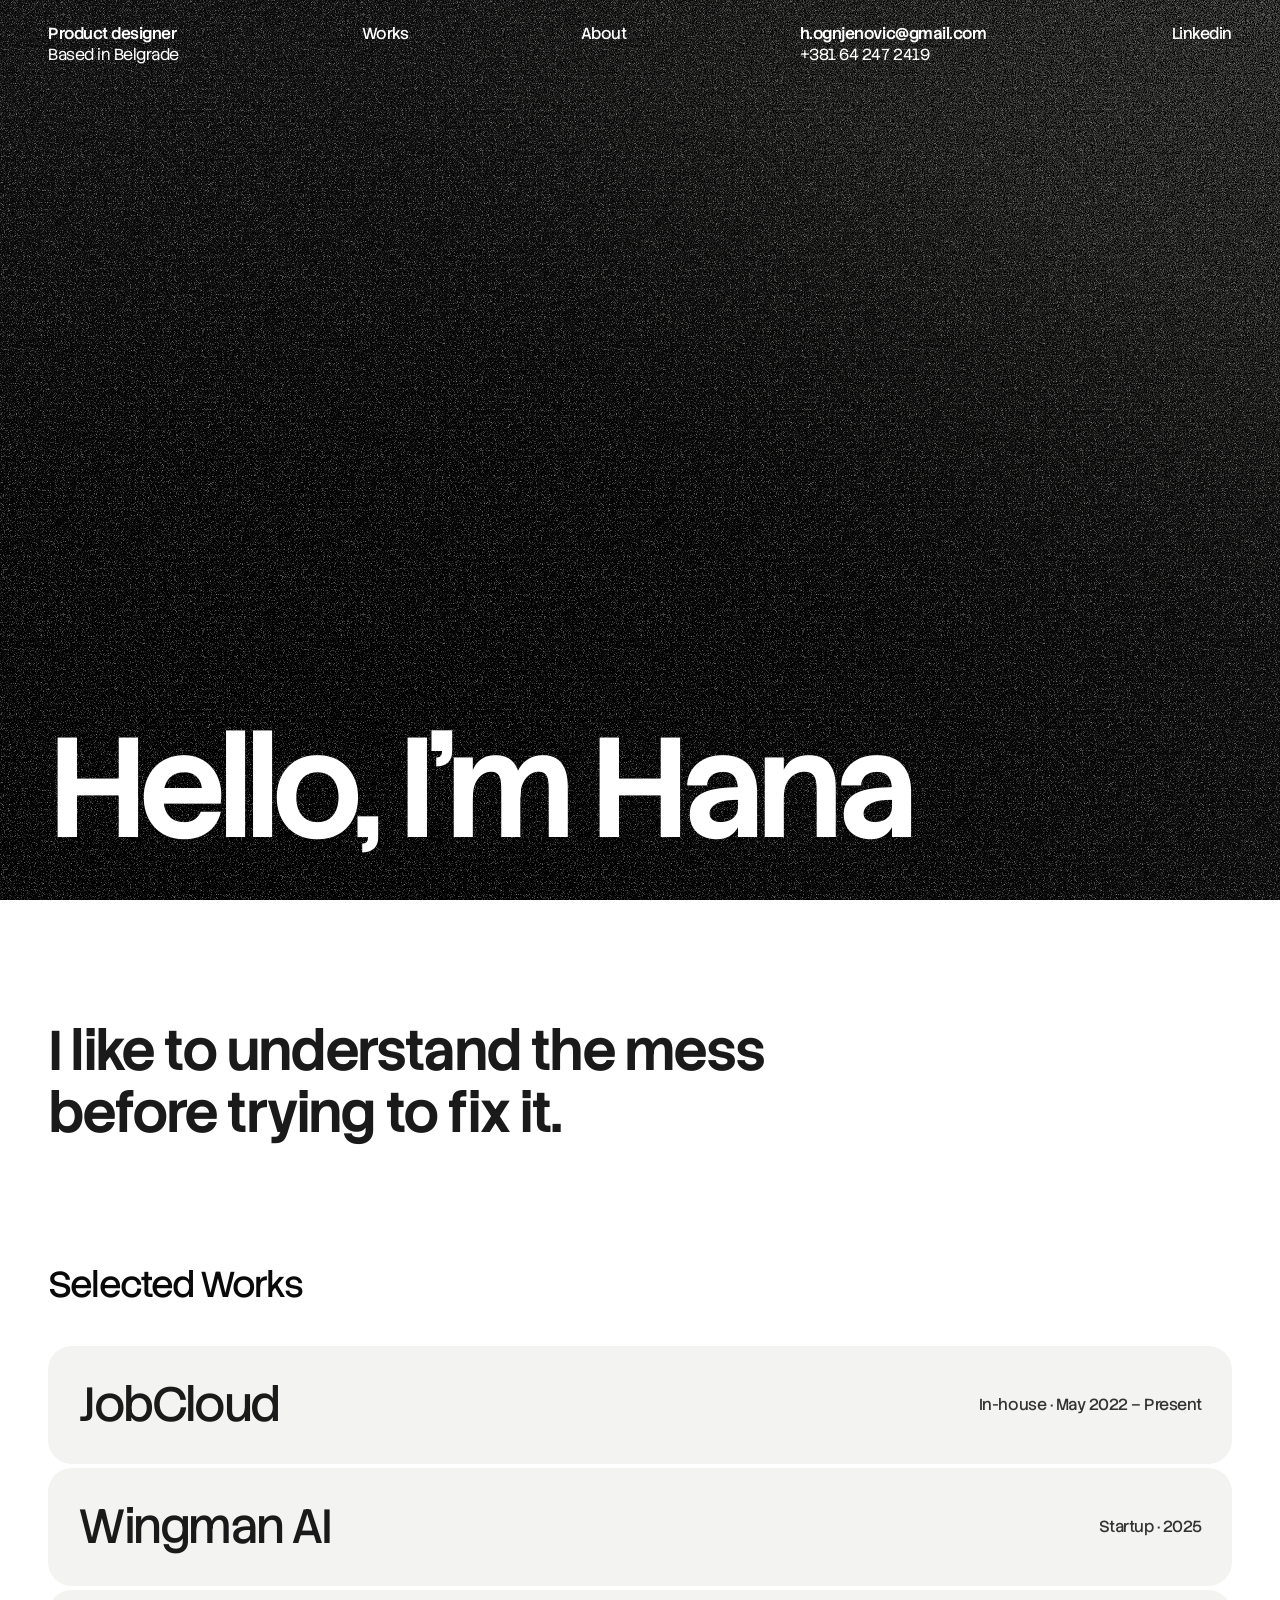
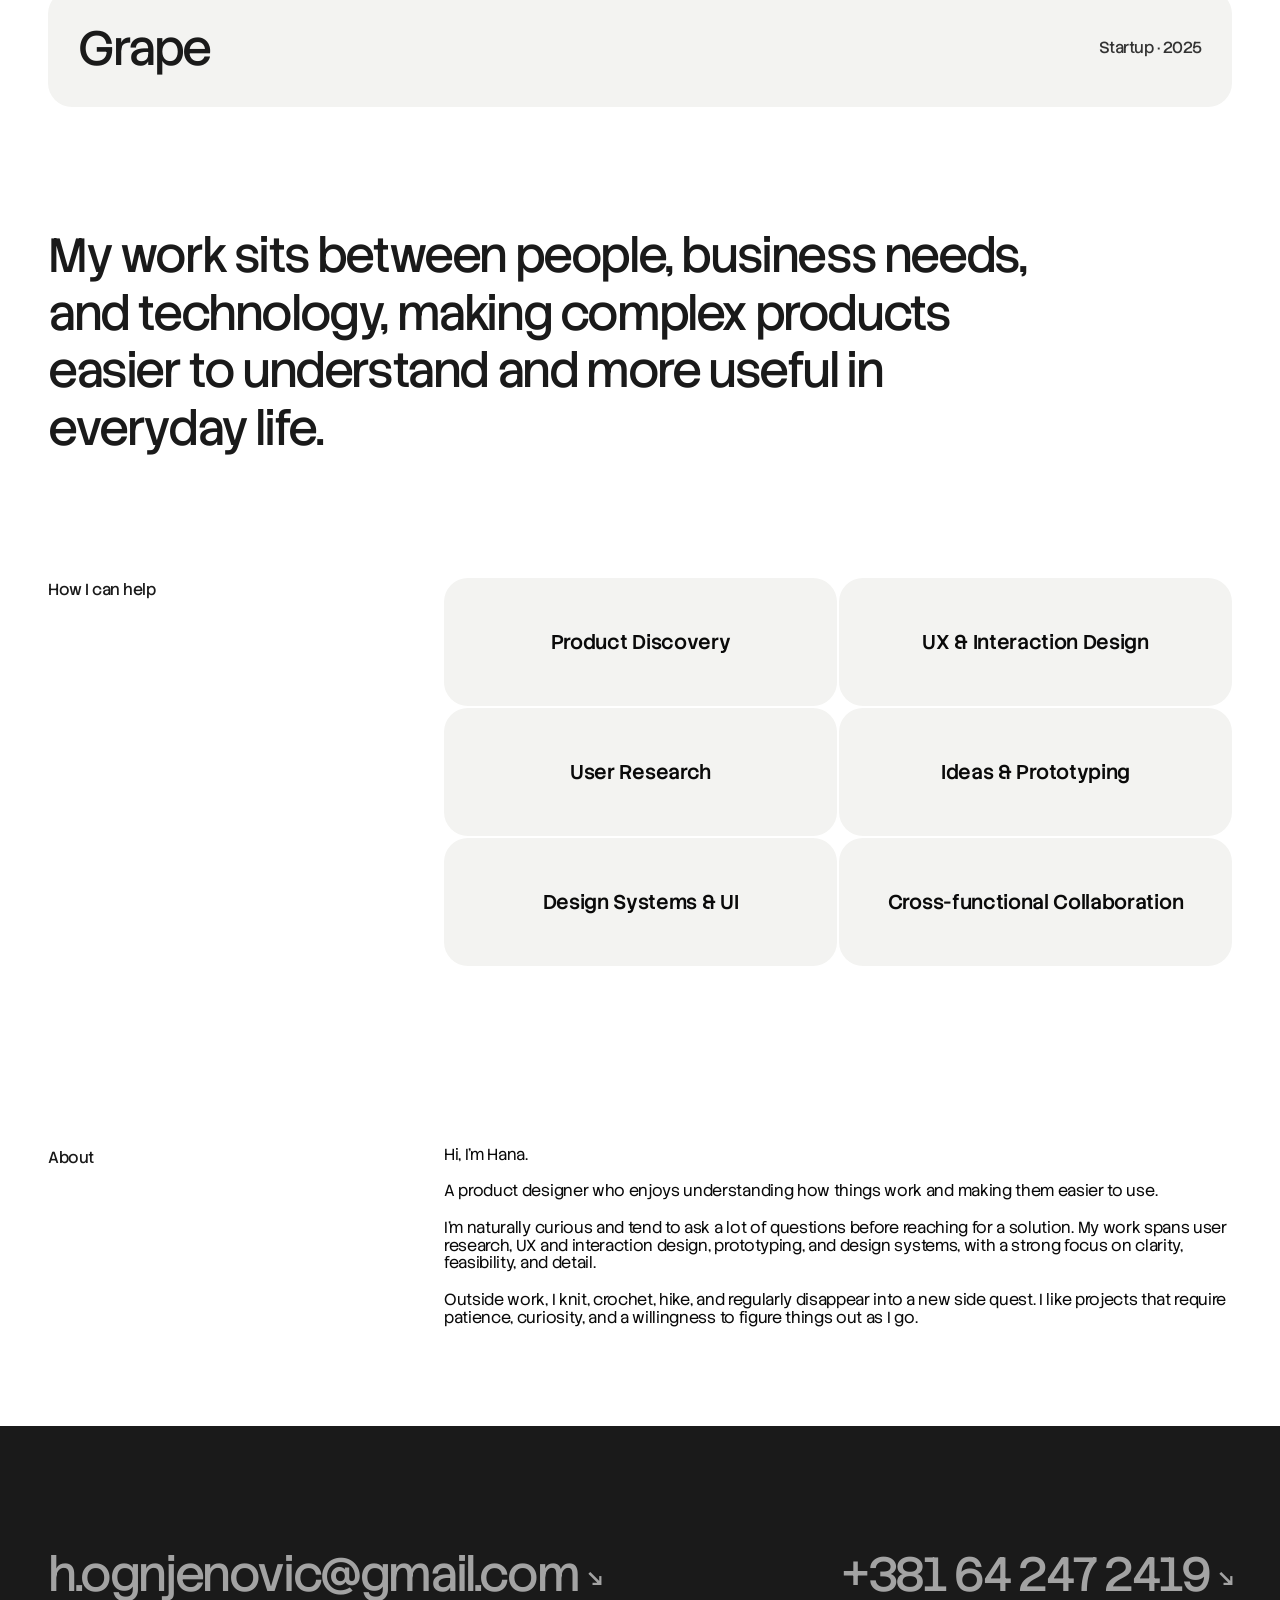
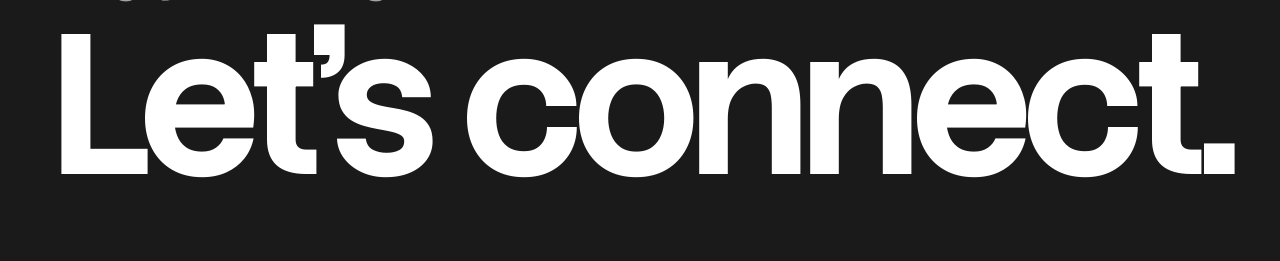
==== index.html @ cf4d8193 "Try a neutral theme for the homepage and 404 Colour themes override the accent variables from a clas" ====
<!doctype html>
<html lang="en">
<head>
  <meta charset="utf-8">
  <meta name="viewport" content="width=device-width, initial-scale=1">
  <title>Hana Ognjenovic — Portfolio</title>
  <meta name="description" content="Hana Ognjenovic is a product designer based in Belgrade, making complex products easier to understand and more useful in everyday life.">
  <link rel="preconnect" href="https://fonts.googleapis.com">
  <link rel="preconnect" href="https://fonts.gstatic.com" crossorigin>
  <link href="https://fonts.googleapis.com/css2?family=Stack+Sans+Text:wght@300;400;500;600;700&display=swap" rel="stylesheet">
  <link rel="stylesheet" href="css/styles.css">
</head>
<body class="theme-neutral">

  <!-- HERO -->
  <header class="hero" id="top">
    <!-- To use a photo: add style="background-image:url('assets/hero.jpg')" to .hero -->
    <div class="hero__bar">
      <p class="hero__role"><span class="hero__lead">Product designer</span><br>Based in Belgrade</p>
      <nav class="hero__nav" aria-label="Sections">
        <a href="#works">Works</a>
        <a href="#about">About</a>
      </nav>
      <p class="hero__contact">
        <a class="hero__lead" href="mailto:h.ognjenovic@gmail.com">h.ognjenovic@gmail.com</a><br>
        <a href="tel:+381642472419">+381 64 247 2419</a>
      </p>
      <a class="hero__social" href="https://www.linkedin.com/in/hanaognjenovic/" target="_blank" rel="noopener">Linkedin</a>
    </div>
    <h1 class="hero__name">Hello, I’m Hana</h1>
  </header>

  <main>

    <!-- TAGLINE -->
    <section class="statement">
      <p class="statement__text">I like to understand the mess before trying to fix it.</p>
    </section>

    <!-- SELECTED WORKS -->
    <section class="works" id="works">
      <h2 class="works__title">Selected Works</h2>
      <!-- Each row links to its case study page in projects/ -->
      <ul class="works__list">
        <li>
          <a class="work-row" href="projects/jobcloud.html">
            <span class="work-row__name">JobCloud</span>
            <span class="work-row__meta">In-house · May 2022 – Present</span>
          </a>
        </li>
        <li>
          <a class="work-row" href="projects/wingman-ai.html">
            <span class="work-row__name">Wingman AI</span>
            <span class="work-row__meta">Startup · 2025</span>
          </a>
        </li>
        <li>
          <a class="work-row" href="projects/grape.html">
            <span class="work-row__name">Grape</span>
            <span class="work-row__meta">Startup · 2025</span>
          </a>
        </li>
      </ul>
    </section>

    <!-- STATEMENT -->
    <section class="statement statement--soft">
      <p class="statement__text">My work sits between people, business needs, and technology, making complex products easier to understand and more useful in everyday life.</p>
    </section>

    <!-- HOW I CAN HELP -->
    <section class="block" id="services">
      <h2 class="block__label">How I can help</h2>
      <ul class="tiles">
        <li>Product Discovery</li>
        <li>UX &amp; Interaction Design</li>
        <li>User Research</li>
        <li>Ideas &amp; Prototyping</li>
        <li>Design Systems &amp; UI</li>
        <li>Cross-functional Collaboration</li>
      </ul>
    </section>

    <!-- ABOUT -->
    <section class="block" id="about">
      <h2 class="block__label">About</h2>
      <div class="about__text">
        <p>Hi, I’m Hana.</p>
        <p>A product designer who enjoys understanding how things work and making them easier to use.</p>
        <p>I’m naturally curious and tend to ask a lot of questions before reaching for a solution. My work spans user research, UX and interaction design, prototyping, and design systems, with a strong focus on clarity, feasibility, and detail.</p>
        <p>Outside work, I knit, crochet, hike, and regularly disappear into a new side quest. I like projects that require patience, curiosity, and a willingness to figure things out as I go.</p>
      </div>
    </section>

  </main>

  <!-- FOOTER -->
  <footer class="footer" id="contact">
    <div class="footer__contact">
      <a href="mailto:h.ognjenovic@gmail.com">h.ognjenovic@gmail.com <span class="arrow" aria-hidden="true">↘</span></a>
      <a href="tel:+381642472419">+381 64 247 2419 <span class="arrow" aria-hidden="true">↘</span></a>
    </div>
    <p class="footer__name"><span data-fit>Let’s connect.</span></p>
  </footer>

  <script src="js/main.js"></script>
</body>
</html>
---- css/styles.css ----
/* ==========================================================================
   Design tokens
   Measured from the reference site at 1440px (desktop) and 347px (phone).
   Change values here first; everything below reads from them.
   See styleguide.html for a visual overview.
   ========================================================================== */
:root {
  /* Colour */
  --color-primary: #000bab;
  --color-primary-bright: #1b1fd2;
  --color-primary-deep: #000550;
  --hero-core: #000224;
  --hero-grain: url("data:image/svg+xml,%3Csvg xmlns='http://www.w3.org/2000/svg' width='300' height='300'%3E%3Cfilter id='d'%3E%3CfeTurbulence type='fractalNoise' baseFrequency='0.9' numOctaves='3' seed='4' stitchTiles='stitch'/%3E%3CfeColorMatrix values='0 0 0 0 0.02  0 0 0 0 0.02  0 0 0 0 0.16  3.4 0 0 0 -1.32'/%3E%3C/filter%3E%3Cfilter id='l'%3E%3CfeTurbulence type='fractalNoise' baseFrequency='1.15' numOctaves='2' seed='9' stitchTiles='stitch'/%3E%3CfeColorMatrix values='0 0 0 0 0.3  0 0 0 0 0.36  0 0 0 0 0.95  0 2.4 0 0 -1.2'/%3E%3C/filter%3E%3Crect width='100%25' height='100%25' filter='url(%23d)'/%3E%3Crect width='100%25' height='100%25' filter='url(%23l)'/%3E%3C/svg%3E");
  --color-primary-tint: #f5f5ff;
  --color-ink: #0a0a0a;
  --color-ink-soft: #333333;
  --color-ink-faint: #6b6b6b;
  --color-muted: #b8b8b8;
  --color-line: #ebebeb;
  --color-bg: #ffffff;
  --color-on-primary: #ffffff;
  --color-on-primary-soft: #ededed;
  --color-on-primary-dim: rgba(255, 255, 255, 0.6);

  /* Typeface */
  --font-sans: "Stack Sans Text", "Helvetica Neue", Helvetica, Arial, sans-serif;
  --weight-light: 300;
  --weight-regular: 400;
  --weight-medium: 500;
  --weight-semibold: 600;
  --weight-bold: 700;

  /* Type scale: desktop values; tablet and phone values are set below the tokens */
  --text-case-title: 120px;
  --text-h1: 56px;
  --text-h2: 48px;
  --text-h3: 36px;
  --text-tile: 20px;
  --text-body: 16px;
  --text-label: 16px;

  --leading-display: 1.12;
  --leading-h1: 1.1;
  --leading-heading: 1.2;
  --leading-tile: 1.6;
  --leading-body: 1.1;
  --leading-label: 1.5;

  --tracking-display: -0.07em;
  --tracking-heading: -0.05em;
  --tracking-label: -0.03em;
  --tracking-body: -0.02em;

  /* Spacing scale (named by pixel value) */
  --space-2: 2px;
  --space-4: 4px;
  --space-10: 10px;
  --space-12: 12px;
  --space-16: 16px;
  --space-20: 20px;
  --space-24: 24px;
  --space-30: 30px;
  --space-40: 40px;
  --space-48: 48px;
  --space-64: 64px;
  --space-100: 100px;
  --space-120: 120px;
  --space-200: 200px;

  /* Layout */
  --gutter: 48px;
  --section-gap: 120px;
  --block-gap: 180px;
  --tile-height: 128px;
  --case-top: 220px;
  --card-gap: var(--space-4);
  --tile-gap: var(--space-2);

  /* Shape */
  --radius-lg: 24px;
  --radius-sm: 10px;
}

/* ---------- Colour themes ----------
   Each theme overrides the accent colours. Add a class to <body> to apply one. */
.theme-neutral .footer { background: #1a1a1a; }

.theme-neutral {
  --color-primary: #1a1a1a;
  --color-primary-bright: #3d3d3b;
  --color-primary-deep: #050505;
  --color-primary-tint: #f3f3f1;
  --hero-core: #000000;
  --hero-grain: url("data:image/svg+xml,%3Csvg xmlns='http://www.w3.org/2000/svg' width='300' height='300'%3E%3Cfilter id='d'%3E%3CfeTurbulence type='fractalNoise' baseFrequency='0.9' numOctaves='3' seed='4' stitchTiles='stitch'/%3E%3CfeColorMatrix values='0 0 0 0 0  0 0 0 0 0  0 0 0 0 0  3.4 0 0 0 -1.32'/%3E%3C/filter%3E%3Cfilter id='l'%3E%3CfeTurbulence type='fractalNoise' baseFrequency='1.15' numOctaves='2' seed='9' stitchTiles='stitch'/%3E%3CfeColorMatrix values='0 0 0 0 0.5  0 0 0 0 0.5  0 0 0 0 0.48  0 1.9 0 0 -1.02'/%3E%3C/filter%3E%3Crect width='100%25' height='100%25' filter='url(%23d)'/%3E%3Crect width='100%25' height='100%25' filter='url(%23l)'/%3E%3C/svg%3E");
}

/* Breakpoints: phone up to 809px, tablet 810-1199px, desktop from 1200px */
@media (max-width: 1199px) {
  :root {
    --text-case-title: 80px;
    --case-top: 200px;
    --text-h1: 36px;
    --text-h2: 36px;
    --text-h3: 32px;
    --text-tile: 18px;
    --block-gap: 120px;
    --tile-height: 104px;
  }
}

@media (max-width: 809px) {
  :root {
    --gutter: 16px;
    --text-case-title: 48px;
    --case-top: 180px;
    --text-h1: 30px;
    --text-h2: 30px;
    --text-h3: 24px;
    --text-tile: 14px;
    --section-gap: 64px;
    --block-gap: 64px;
    --tile-height: 86px;
  }
}

/* ---------- Base ---------- */
*, *::before, *::after { box-sizing: border-box; }

html { scroll-behavior: smooth; }

body {
  margin: 0;
  background: var(--color-bg);
  color: var(--color-ink);
  font-family: var(--font-sans);
  font-size: var(--text-body);
  font-weight: var(--weight-light);
  line-height: var(--leading-body);
  letter-spacing: var(--tracking-body);
  -webkit-font-smoothing: antialiased;
}

h1, h2, p, ul, dl { margin: 0; }
ul { padding: 0; list-style: none; }
a { color: inherit; text-decoration: none; }
img { display: block; max-width: 100%; }
button { font: inherit; letter-spacing: inherit; color: inherit; background: none; border: 0; padding: 0; cursor: pointer; }

:focus-visible { outline: 2px solid currentColor; outline-offset: 3px; }

@media (prefers-reduced-motion: reduce) {
  html { scroll-behavior: auto; }
  * { transition: none !important; }
}

/* ---------- Hero ---------- */
.hero {
  position: relative;
  /* Exactly one screen tall. svh is the visible height with the browser's bars showing,
     which is what a phone displays when the page first loads. */
  height: 100vh;
  height: 100svh;
  min-height: min-content; /* safety net: grow rather than clip on extremely short screens */
  display: flex;
  flex-direction: column;
  justify-content: space-between;
  gap: clamp(16px, 5vh, 48px);
  padding: var(--space-24) var(--gutter) var(--space-48);
  color: var(--color-on-primary);
  overflow: hidden;
  background-color: var(--color-primary);
  /* Heavy grain on top; underneath, the deep shade sits behind the headline (bottom left)
     and fades through the primary colour to the bright shade at the far corner */
  background-image:
    var(--hero-grain),
    radial-gradient(95% 90% at 26% 96%, var(--hero-core) 0%, var(--color-primary-deep) 28%, color-mix(in srgb, var(--color-primary-deep) 80%, transparent) 52%, transparent 100%),
    radial-gradient(70% 70% at 100% 0%, var(--color-primary-bright) 0%, transparent 100%);
  background-size: 300px 300px, cover, cover;
  background-position: 0 0, center, center;
}

.hero__bar {
  display: grid;
  grid-template-columns: 26.5% 18.5% 18.5% 1fr auto;
  align-items: start;
  font-size: clamp(16px, 1.25vw, 18px);
  font-weight: var(--weight-regular);
  line-height: 1.3;
  letter-spacing: var(--tracking-label);
}

.hero__role, .hero__contact { font-weight: var(--weight-light); }
.hero__lead { font-weight: var(--weight-medium); }
.hero__nav { display: contents; }
.hero__bar a:hover { opacity: 0.65; }

.hero__name {
  /* Sized by width, but capped by height so it still fits on short, wide screens */
  font-size: min(11.1vw, 30vh);
  font-size: min(11.1vw, 30svh);
  font-weight: var(--weight-semibold);
  line-height: 0.9;
  letter-spacing: var(--tracking-display);
}

/* Tablet: same five items in one row, pulled closer together */
@media (max-width: 1199px) {
  .hero__bar { grid-template-columns: 27.3% 15.1% 14.8% 1fr auto; font-size: 16px; }
  .hero__name { font-size: min(10.4vw, 30vh); font-size: min(10.4vw, 30svh); }
}

/* Phone: role on the left, Works / About stacked on the right; contact and Linkedin move to the footer */
@media (max-width: 809px) {
  .hero__bar { grid-template-columns: 1fr auto; font-size: 18px; line-height: 1.45; }
  .hero__contact, .hero__social { display: none; }
  .hero__nav { display: flex; flex-direction: column; align-items: flex-end; }
  .hero__name { font-size: min(14.8vw, 30vh); font-size: min(14.8vw, 30svh); }
}

/* ---------- 404 page ---------- */
/* Same one-screen section and top bar as the hero, on flat blue */
.hero--plain { background: var(--color-primary); }

.notfound {
  display: flex;
  flex-direction: column;
  align-items: center;
  text-align: center;
}

.notfound__code {
  /* Sized by width; the second value shrinks it only when the screen is too short
     to fit the bar, the number and the text below it */
  font-size: max(40px, min(35vw, (100vh - 330px) / 0.8));
  font-size: max(40px, min(35vw, (100svh - 330px) / 0.8));
  font-weight: var(--weight-medium);
  line-height: 0.8;
  letter-spacing: var(--tracking-display);
}

.notfound__text {
  margin-top: var(--space-48);
  color: var(--color-on-primary-dim);
  font-size: clamp(16px, 1.25vw, 18px);
  line-height: 1.4;
}

.notfound__home {
  margin-top: var(--space-64);
  font-size: clamp(16px, 1.25vw, 18px);
  font-weight: var(--weight-regular);
  letter-spacing: var(--tracking-label);
}

.notfound__home:hover { opacity: 0.65; }

@media (max-width: 1199px) {
  .notfound__code { font-size: max(40px, min(36.4vw, (100vh - 330px) / 0.8)); font-size: max(40px, min(36.4vw, (100svh - 330px) / 0.8)); }
}

/* Phone: the block sits in the middle of the screen instead of at the bottom */
@media (max-width: 809px) {
  .hero--plain { justify-content: flex-start; }
  .notfound { margin: auto 0; padding-bottom: var(--space-40); }
  .notfound__code { font-size: max(40px, min(39.4vw, (100vh - 320px) / 0.8)); font-size: max(40px, min(39.4vw, (100svh - 320px) / 0.8)); }
  .notfound__text { margin-top: var(--space-24); }
  .notfound__home { margin-top: var(--space-30); }
}

/* ---------- Large statements ---------- */
.statement { padding: var(--section-gap) var(--gutter) 0; }

.statement__text {
  max-width: 15em;
  color: var(--color-primary);
  font-size: var(--text-h1);
  font-weight: var(--weight-semibold);
  line-height: var(--leading-h1);
  letter-spacing: var(--tracking-heading);
}

/* The second statement on the page is the lighter H2 style */
.statement--soft .statement__text {
  max-width: 21em;
  font-size: var(--text-h2);
  font-weight: var(--weight-regular);
  line-height: var(--leading-heading);
}

/* ---------- Selected works ---------- */
.works { padding: var(--section-gap) var(--gutter) 0; }

.works__title {
  margin-bottom: var(--space-40);
  font-size: var(--text-h3);
  font-weight: var(--weight-regular);
  line-height: var(--leading-heading);
  letter-spacing: var(--tracking-heading);
}

.works__list { display: grid; gap: var(--card-gap); }

.work-row {
  display: flex;
  flex-wrap: wrap;
  align-items: center;
  justify-content: space-between;
  gap: var(--space-4) var(--space-24);
  padding: var(--space-30);
  border-radius: var(--radius-lg);
  background: var(--color-primary-tint);
  color: var(--color-primary);
  transition: background-color 0.2s ease, color 0.2s ease;
}

.work-row__name {
  font-size: var(--text-h2);
  font-weight: var(--weight-regular);
  line-height: var(--leading-heading);
  letter-spacing: var(--tracking-heading);
}

.work-row__meta {
  color: var(--color-ink-soft);
  font-weight: var(--weight-regular);
  line-height: var(--leading-label);
  letter-spacing: var(--tracking-label);
  transition: color 0.2s ease;
}

.work-row:hover, .work-row:focus-visible { background: var(--color-primary); color: var(--color-on-primary); }
.work-row:hover .work-row__meta, .work-row:focus-visible .work-row__meta { color: var(--color-on-primary); }

/* ---------- Label + content blocks (services, expertise, clients, recognition, about) ---------- */
.block {
  display: grid;
  grid-template-columns: 1fr 2fr;
  gap: var(--space-24) var(--tile-gap);
  padding: var(--section-gap) var(--gutter) 0;
}

.block + .block { padding-top: var(--block-gap); }

.block__label {
  color: var(--color-primary);
  font-size: var(--text-label);
  font-weight: var(--weight-regular);
  line-height: var(--leading-label);
  letter-spacing: var(--tracking-label);
}

.tiles {
  display: grid;
  grid-template-columns: repeat(2, 1fr);
  gap: var(--tile-gap);
}

.tiles li {
  display: grid;
  place-items: center;
  min-height: var(--tile-height);
  padding: var(--space-16);
  border-radius: var(--radius-lg);
  background: var(--color-primary-tint);
  color: var(--color-ink);
  font-size: var(--text-tile);
  font-weight: var(--weight-medium);
  line-height: var(--leading-tile);
  text-align: center;
}

.tiles--solid li {
  background: var(--color-primary);
  color: var(--color-on-primary);
}

.tiles--solid img { max-height: 28px; }

.records li {
  display: grid;
  grid-template-columns: 1fr 1fr auto;
  gap: var(--space-16);
  padding: var(--space-24) 0;
  border-bottom: 1px solid var(--color-line);
  color: var(--color-ink-soft);
}

.records li:first-child { padding-top: 0; }

.records__name {
  color: var(--color-ink);
  font-weight: var(--weight-regular);
  letter-spacing: var(--tracking-label);
}

.about__text p + p { margin-top: 1.2em; }

.portrait { padding: var(--section-gap) var(--gutter) 0; }

.portrait img, .portrait__ph {
  width: 100%;
  border-radius: var(--radius-lg);
}

.portrait img { aspect-ratio: 1344 / 982; object-fit: cover; }
.portrait__ph { aspect-ratio: 1344 / 982; }

/* ---------- Footer ---------- */
.footer {
  margin-top: var(--space-100);
  padding: var(--section-gap) var(--gutter) clamp(32px, 4.5vw, 64px);
  background: var(--color-primary-bright);
  color: var(--color-on-primary);
  overflow: hidden;
}

/* No gap when the footer follows a full-screen section */
.hero + .footer { margin-top: 0; }

.footer__contact {
  display: flex;
  flex-wrap: wrap;
  justify-content: space-between;
  gap: 0 var(--space-30);
  color: var(--color-on-primary-dim);
  font-size: var(--text-h2);
  font-weight: var(--weight-regular);
  line-height: var(--leading-heading);
  letter-spacing: var(--tracking-heading);
}

.footer__contact a { transition: color 0.2s ease; }
.footer__contact a:hover { color: var(--color-on-primary); }
.footer__contact .arrow { font-size: 0.5em; vertical-align: middle; }

/* js/main.js scales this line to the full width of the footer */
.footer__name {
  font-size: 11vw;
  font-weight: var(--weight-bold);
  line-height: 1;
  letter-spacing: var(--tracking-display);
  white-space: nowrap;
}

.footer__name span { display: inline-block; }

/* Tablet and phone: email and phone stack on the left */
@media (max-width: 1199px) {
  .footer__contact { flex-direction: column; }
}

/* ---------- Simple top bar (style guide) ---------- */
.topbar {
  display: flex;
  justify-content: space-between;
  gap: var(--space-16);
  padding: var(--space-24) var(--gutter);
  font-weight: var(--weight-regular);
  line-height: var(--leading-label);
  letter-spacing: var(--tracking-label);
}

.topbar a:hover { color: var(--color-primary); }

/* ---------- Case study page ---------- */
.case { position: relative; background: var(--color-bg); color: var(--color-ink); }

.case__bar {
  position: absolute;
  inset: 0 0 auto 0;
  padding: var(--space-24) var(--gutter) 0;
  color: var(--color-on-primary);
}

.case__bar .hero__role { display: block; }

.case__main { padding: 0 var(--gutter); }

/* Blue band behind the top bar and the whole title card; the page below is white for reading */
.case__top {
  margin: 0 calc(-1 * var(--gutter)) var(--space-48);
  padding: var(--case-top) var(--gutter) var(--space-48);
  background: var(--color-primary);
}

/* White card: title, project facts, intro */
.case__card {
  padding: var(--space-48);
  border-radius: var(--radius-lg);
  background: var(--color-bg);
  color: var(--color-ink);
}

.case__title {
  color: var(--color-primary);
  font-size: var(--text-case-title);
  font-weight: var(--weight-medium);
  line-height: 0.9;
  letter-spacing: var(--tracking-heading);
}

.case__facts {
  display: grid;
  grid-template-columns: 38.2% 25.8% 21.5% 1fr;
  gap: var(--space-48) var(--space-16);
  margin-top: var(--space-64);
}

.case__facts dt { color: var(--color-ink-faint); line-height: 2; }
.case__facts dd { margin: var(--space-4) 0 0; }

.case__intro {
  max-width: 600px;
  margin-top: var(--space-64);
  color: var(--color-ink-soft);
  line-height: 1.3;
}

/* Visuals. Swap a placeholder for <img src="../assets/<project>/file.jpg" alt="..."> */
.case__media {
  margin: 0;
  border-radius: var(--radius-lg);
  overflow: hidden;
  aspect-ratio: 1344 / 1245;
}

.case__media img { width: 100%; height: 100%; object-fit: cover; }

.case__ph {
  display: grid;
  place-items: center;
  width: 100%;
  height: 100%;
  background: var(--color-primary-tint);
  color: var(--color-ink-faint);
  font-weight: var(--weight-regular);
  letter-spacing: var(--tracking-label);
}

/* Text sections */
.case__body {
  display: grid;
  gap: var(--space-40);
  max-width: 660px;
  padding: var(--section-gap) 0;
}

.case__body h2 {
  color: var(--color-primary);
  font-size: var(--text-label);
  font-weight: var(--weight-regular);
  line-height: var(--leading-label);
  letter-spacing: var(--tracking-label);
}

.case__body p { margin-top: var(--space-20); color: var(--color-ink-soft); line-height: 1.4; }
.case__body p + p { margin-top: 1em; }

.case__gallery {
  display: grid;
  grid-template-columns: repeat(2, 1fr);
  gap: var(--tile-gap);
}

.case__gallery .case__media { margin: 0; aspect-ratio: 1; }
.case__gallery .case__media--wide { grid-column: 1 / -1; aspect-ratio: 1344 / 845; }

.case__next {
  display: flex;
  justify-content: flex-end;
  padding: var(--space-48) 0 var(--space-64);
}

.case__next a { color: var(--color-primary); font-weight: var(--weight-regular); }
.case__next a:hover { opacity: 0.65; }
.case .footer { margin-top: 0; }

@media (max-width: 1199px) {
  .case__facts { grid-template-columns: repeat(2, 1fr); }
}

@media (max-width: 809px) {
  .case__card { padding: var(--space-48) var(--space-16); }
  .case__facts > :first-child, .case__facts > :last-child { grid-column: 1 / -1; }
  .case__media { aspect-ratio: 358 / 299; }
  .case__body { padding: var(--space-64) 0; }
  .case__gallery { grid-template-columns: 1fr; }
  .case__gallery .case__media--wide { aspect-ratio: 358 / 205; }
}

/* ---------- Long-form case study blocks ---------- */
.case__eyebrow {
  margin-bottom: var(--space-24);
  color: var(--color-ink-faint);
  font-weight: var(--weight-regular);
  letter-spacing: var(--tracking-label);
}

/* A sentence-length title, smaller than a one-word project name */
.case__title--long { max-width: 15em; font-size: 72px; line-height: 1; }

.case__facts--six { grid-template-columns: repeat(3, 1fr); }
.case__facts--six dd { max-width: 22em; line-height: 1.3; }

.case__intro--lead { max-width: 760px; color: var(--color-ink); font-size: 20px; }

.case__section { display: grid; gap: var(--space-48); padding-top: var(--section-gap); }
.case__section--sub { padding-top: var(--space-64); }

.case__text { max-width: 660px; }

.case__text h2 {
  margin-bottom: var(--space-24);
  color: var(--color-primary);
  font-size: var(--text-h3);
  font-weight: var(--weight-regular);
  line-height: var(--leading-heading);
  letter-spacing: var(--tracking-heading);
}

.case__text h3 {
  margin: 0 0 var(--space-16);
  font-size: 24px;
  font-weight: var(--weight-regular);
  line-height: var(--leading-heading);
  letter-spacing: var(--tracking-label);
}

/* :where() keeps this rule low-priority so panel labels, titles and metrics keep their own colours */
.case__text p, .case__text li, .panel :where(p, li) { color: var(--color-ink-soft); line-height: 1.4; }
.case__text p + p, .case__text ul + p { margin-top: 1em; }

.case__text ul, .panel ul {
  display: grid;
  gap: 0.5em;
  margin-top: 1em;
  padding-left: 1.2em;
  list-style: disc;
}

.panel ul { margin-top: 0; }

.case__note { color: var(--color-ink-faint); font-size: 14px; line-height: 1.4; }
.case__text .case__note { margin-top: 1.5em; color: var(--color-ink-faint); }
.panels + .case__note { margin-top: calc(var(--space-16) - var(--space-48)); }

.case__quote {
  max-width: 24em;
  margin: 0;
  color: var(--color-primary);
  font-size: var(--text-h3);
  font-weight: var(--weight-regular);
  line-height: var(--leading-heading);
  letter-spacing: var(--tracking-heading);
}

.case__text .case__quote { margin-top: var(--space-30); }

/* Panels: tinted blocks for diagrams, comparisons and findings */
.panels { display: grid; grid-template-columns: repeat(2, 1fr); gap: var(--tile-gap); margin: 0; padding: 0; list-style: none; }
.panels--3 { grid-template-columns: repeat(3, 1fr); }
.panels--4 { grid-template-columns: repeat(4, 1fr); }
.panels--5 { grid-template-columns: repeat(5, 1fr); }

.panel {
  display: flex;
  flex-direction: column;
  gap: var(--space-16);
  padding: var(--space-30);
  border-radius: var(--radius-lg);
  background: var(--color-primary-tint);
  color: var(--color-ink);
}

.panel--active { background: var(--color-primary); color: var(--color-on-primary); }
.panel--active p { color: var(--color-on-primary-soft); }
.panel--center { justify-content: center; }

.panel__label { color: var(--color-primary); font-weight: var(--weight-regular); letter-spacing: var(--tracking-label); }
.panel--active .panel__label { color: var(--color-on-primary); }
.panel__title { color: var(--color-ink); font-size: 20px; font-weight: var(--weight-medium); line-height: 1.3; }
.panel__title--large { color: var(--color-primary); font-size: var(--text-h3); font-weight: var(--weight-regular); line-height: var(--leading-heading); letter-spacing: var(--tracking-heading); }

.metric__value {
  color: var(--color-primary);
  font-size: var(--text-h1);
  font-weight: var(--weight-semibold);
  line-height: var(--leading-h1);
  letter-spacing: var(--tracking-heading);
}

/* Screen frame: a screenshot with an optional label above and caption below */
.screen { display: flex; flex-direction: column; gap: var(--space-16); margin: 0; }
.screen figcaption { line-height: 1.4; }
.panel.screen figcaption:last-child { color: var(--color-ink-soft); }
.screen img { width: 100%; height: auto; border: 1px solid var(--color-line); border-radius: var(--radius-sm); }
.screen--hero img { border-radius: var(--radius-lg); }

/* Screenshot placeholder. Replace with <img src="../assets/jobcloud/file.png" alt="..."> */
.shot {
  display: flex;
  flex-direction: column;
  justify-content: center;
  align-items: center;
  aspect-ratio: 4 / 3;
  padding: var(--space-24);
  border: 1px dashed rgba(0, 11, 171, 0.35);
  border-radius: var(--radius-sm);
  background: var(--color-bg);
  color: var(--color-ink-faint);
  font-size: 14px;
  line-height: 1.4;
  text-align: center;
}

/* Number label so a placeholder can be referred to as "Image 3" */
.shot__num { display: block; margin-bottom: var(--space-4); color: var(--color-primary); font-weight: var(--weight-medium); }

.shot--wide { aspect-ratio: 16 / 9; }
.shot--tall { aspect-ratio: 3 / 4; }
.shot--hero { aspect-ratio: 1344 / 800; border-radius: var(--radius-lg); }

/* Schematic search field and chat bubbles (diagrams, not product screenshots) */
.mock-field { padding: var(--space-16) var(--space-20); border: 1px solid var(--color-line); border-radius: var(--radius-sm); background: var(--color-bg); color: var(--color-ink-faint); }

.bubble { max-width: 85%; padding: var(--space-12) var(--space-16); border-radius: 18px; line-height: 1.3; }
.bubble--user { align-self: flex-end; border: 1px solid var(--color-line); background: var(--color-bg); color: var(--color-ink); }
.bubble--assistant { align-self: flex-start; background: var(--color-primary); color: var(--color-on-primary); }

@media (max-width: 1199px) {
  .case__title--long { font-size: 56px; }
  .case__facts--six { grid-template-columns: repeat(2, 1fr); }
  .panels--3 { grid-template-columns: 1fr; }
  .panels--4, .panels--5 { grid-template-columns: repeat(2, 1fr); }
}

@media (max-width: 809px) {
  .case__title--long { font-size: 36px; }
  .case__facts--six { grid-template-columns: 1fr; gap: var(--space-30); }
  .case__facts--six > :first-child, .case__facts--six > :last-child { grid-column: auto; }
  .case__intro--lead { font-size: 18px; }
  .case__section--sub { padding-top: var(--space-48); }
  .case__text h3 { font-size: 20px; }
  .panels, .panels--4, .panels--5 { grid-template-columns: 1fr; }
  .panel { padding: var(--space-20) var(--space-16); }
  .shot--tall { aspect-ratio: 4 / 3; }
}

/* ---------- Phone (809px and below) ---------- */
@media (max-width: 809px) {
  .statement:not(.statement--soft) .statement__text { max-width: 9.8em; }
  .block { grid-template-columns: 1fr; }
  .work-row { flex-direction: column; align-items: flex-start; padding: var(--space-20) var(--space-16); }
  .footer__contact { font-size: min(var(--text-h2), 7.6vw); }
}

@media (max-width: 560px) {
  .records li { grid-template-columns: 1fr auto; }
  .records__for { grid-column: 1; grid-row: 2; }
}
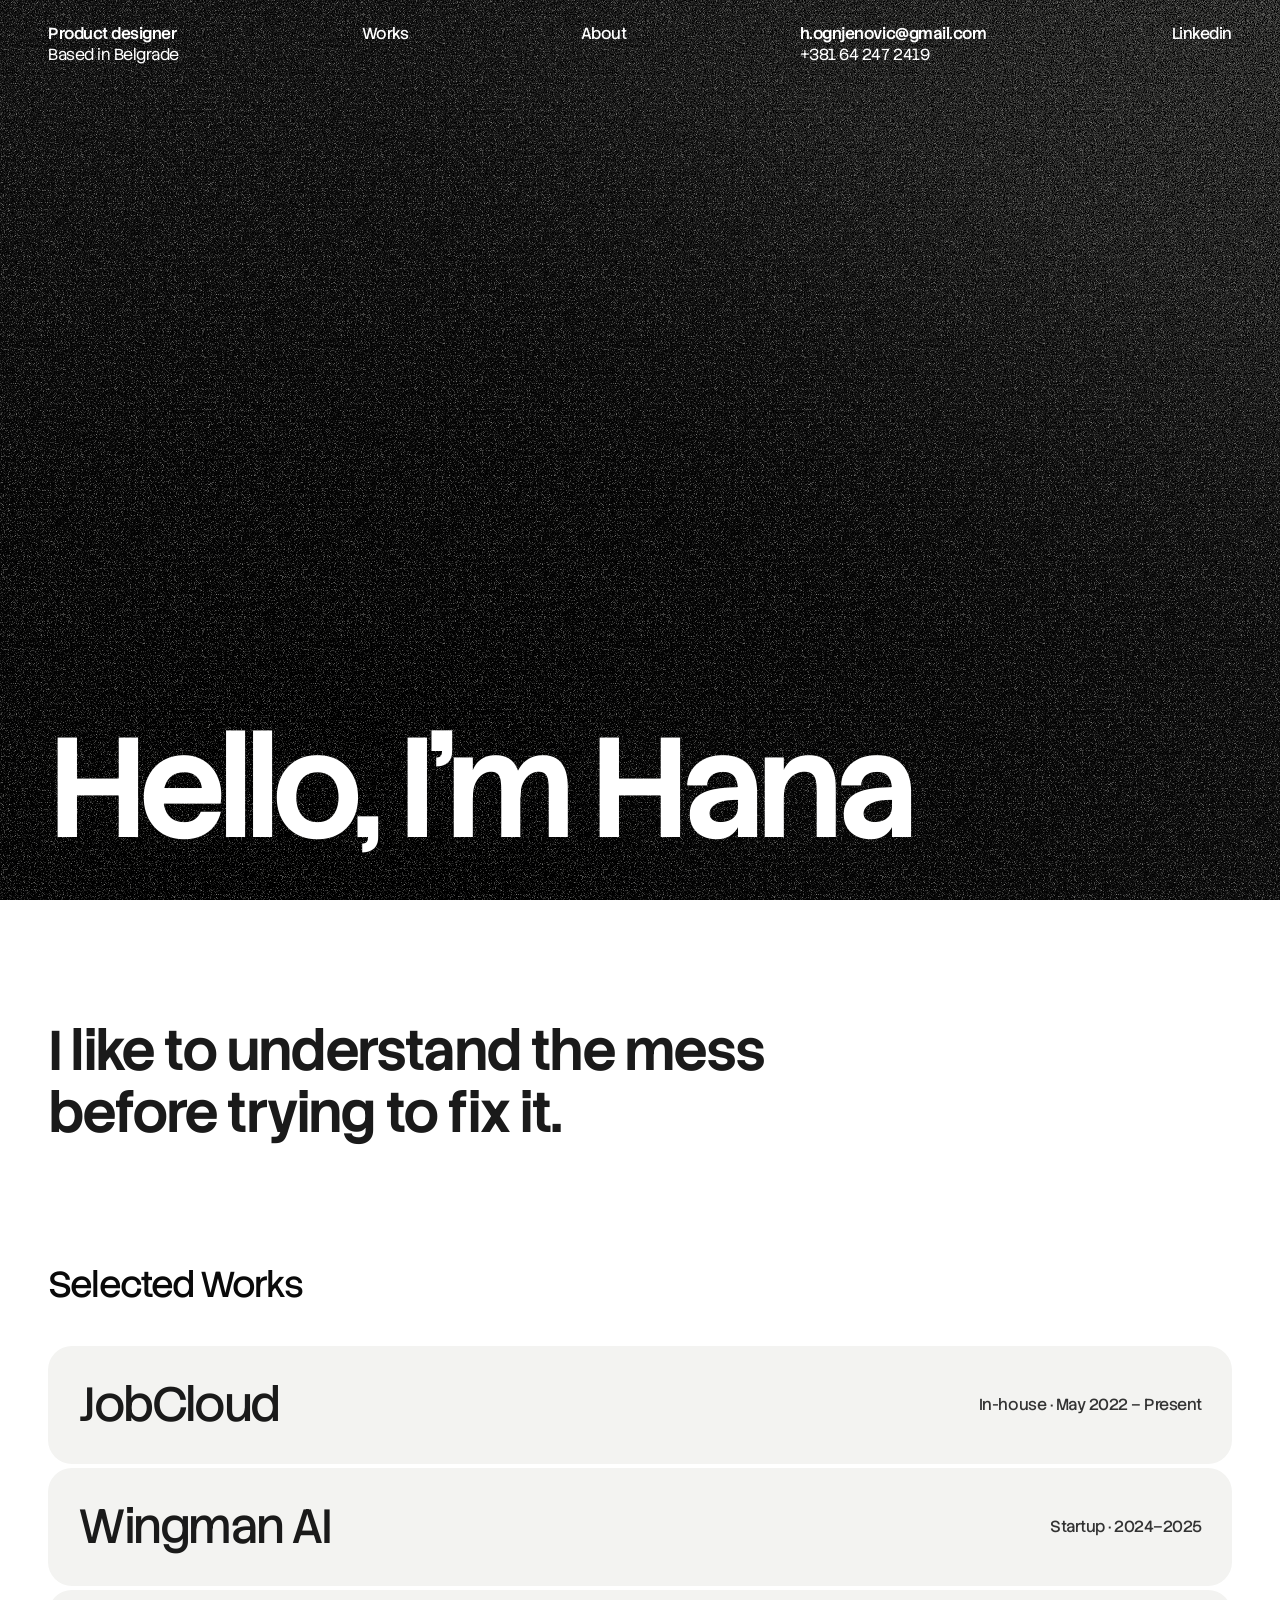
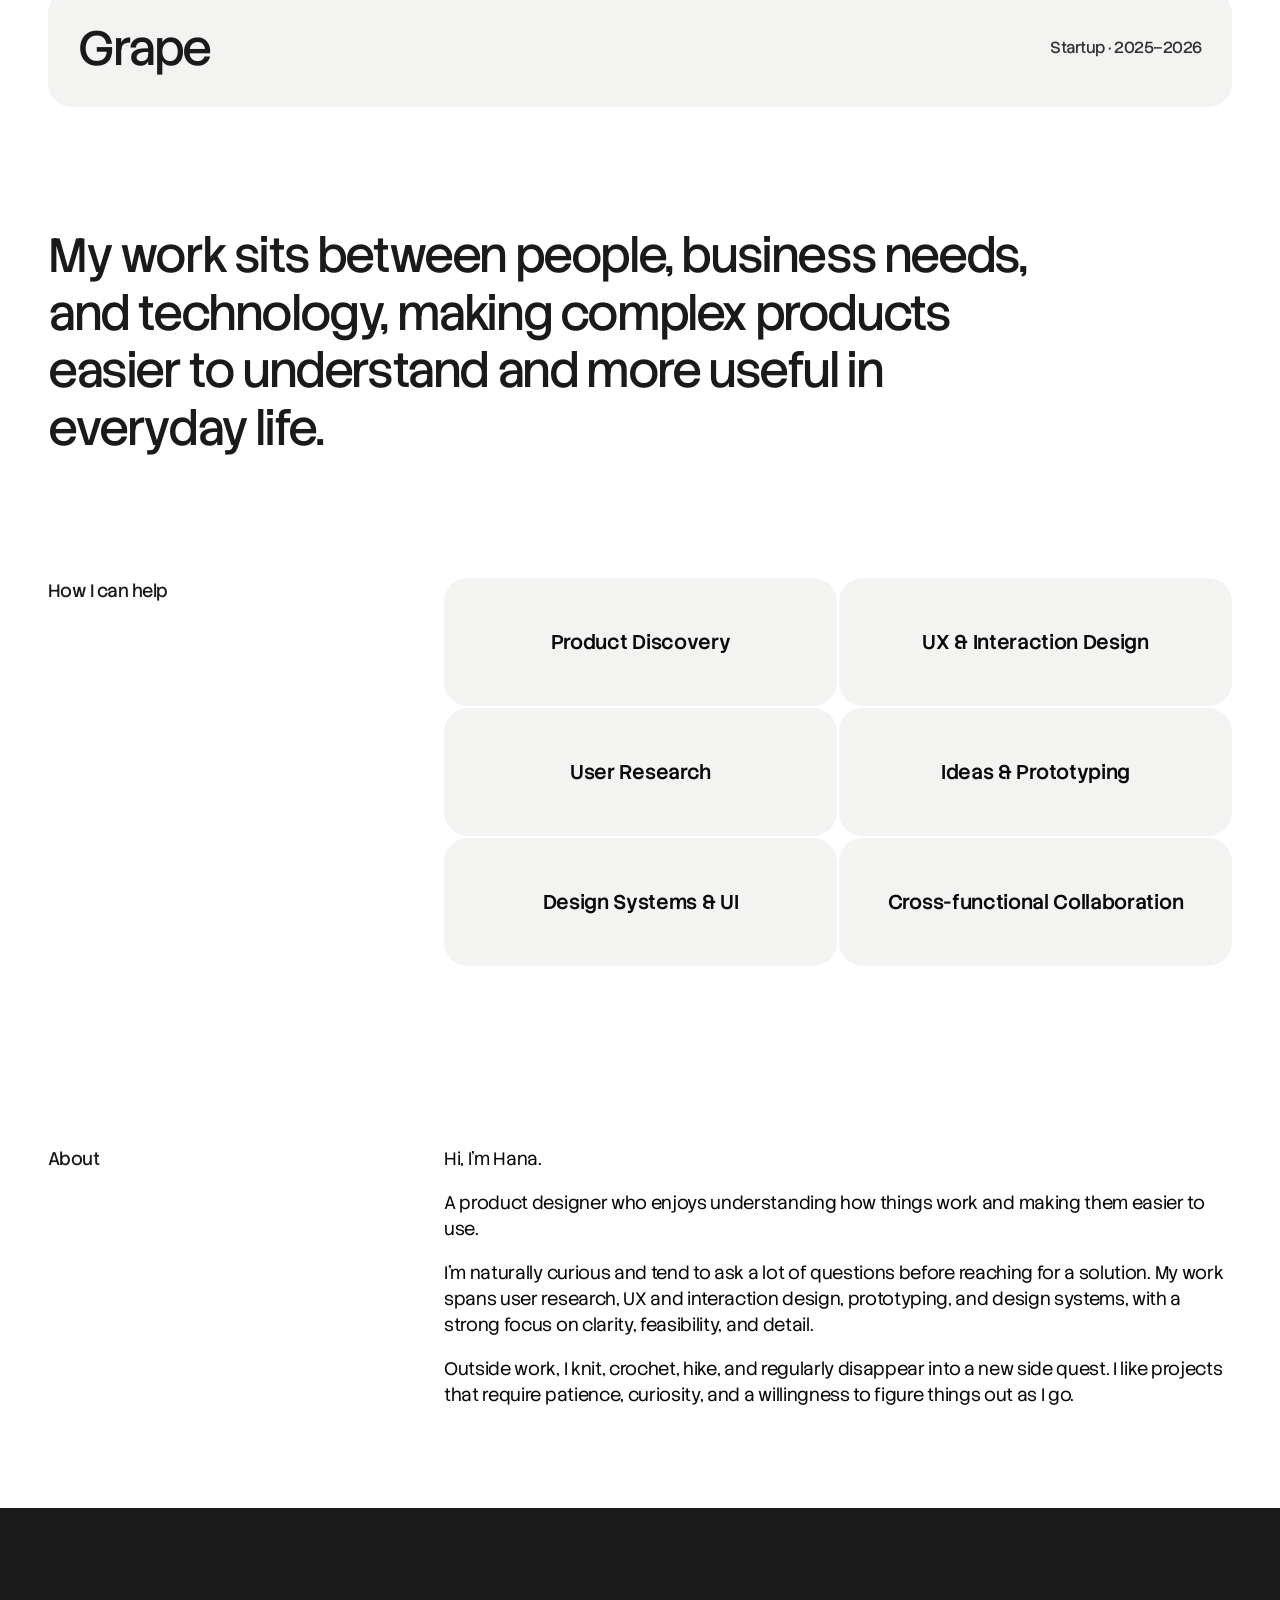
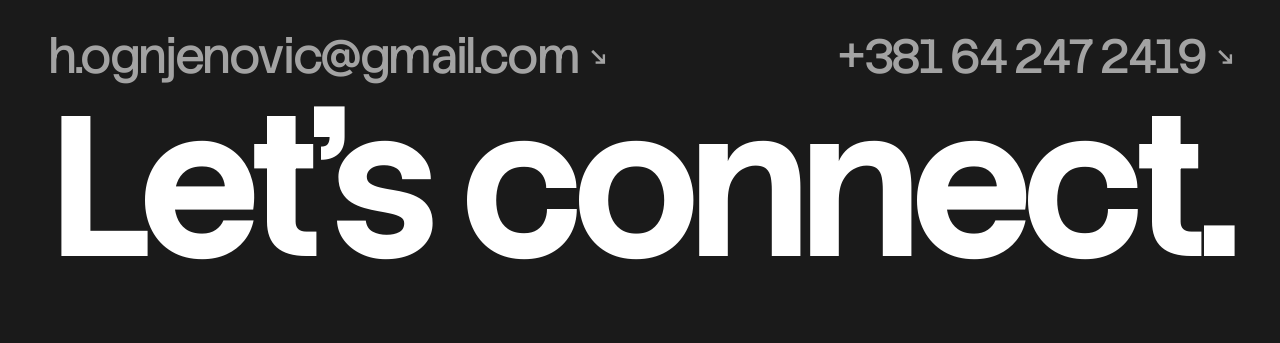
==== commit e69fe70f: "Add Wingman AI and Grape case studies, image zoom, and shared polish - Wingman AI: full case study f" ====
--- a/index.html
+++ b/index.html
@@ -8,7 +8,7 @@
   <link rel="preconnect" href="https://fonts.googleapis.com">
   <link rel="preconnect" href="https://fonts.gstatic.com" crossorigin>
   <link href="https://fonts.googleapis.com/css2?family=Stack+Sans+Text:wght@300;400;500;600;700&display=swap" rel="stylesheet">
-  <link rel="stylesheet" href="css/styles.css">
+  <link rel="stylesheet" href="css/styles.css?v=20261018s">
 </head>
 <body class="theme-neutral">
 
@@ -43,21 +43,21 @@
       <!-- Each row links to its case study page in projects/ -->
       <ul class="works__list">
         <li>
-          <a class="work-row" href="projects/jobcloud.html">
+          <a class="work-row work-row--jobcloud" href="projects/jobcloud.html">
             <span class="work-row__name">JobCloud</span>
             <span class="work-row__meta">In-house · May 2022 – Present</span>
           </a>
         </li>
         <li>
-          <a class="work-row" href="projects/wingman-ai.html">
+          <a class="work-row work-row--wingman" href="projects/wingman-ai.html">
             <span class="work-row__name">Wingman AI</span>
-            <span class="work-row__meta">Startup · 2025</span>
+            <span class="work-row__meta">Startup · 2024–2025</span>
           </a>
         </li>
         <li>
           <a class="work-row" href="projects/grape.html">
             <span class="work-row__name">Grape</span>
-            <span class="work-row__meta">Startup · 2025</span>
+            <span class="work-row__meta">Startup · 2025–2026</span>
           </a>
         </li>
       </ul>
@@ -97,12 +97,12 @@
   <!-- FOOTER -->
   <footer class="footer" id="contact">
     <div class="footer__contact">
-      <a href="mailto:h.ognjenovic@gmail.com">h.ognjenovic@gmail.com <span class="arrow" aria-hidden="true">↘</span></a>
-      <a href="tel:+381642472419">+381 64 247 2419 <span class="arrow" aria-hidden="true">↘</span></a>
+      <a href="mailto:h.ognjenovic@gmail.com">h.ognjenovic@gmail.com <span class="arrow arrow--diag" aria-hidden="true">→</span></a>
+      <a href="tel:+381642472419">+381 64 247 2419 <span class="arrow arrow--diag" aria-hidden="true">→</span></a>
     </div>
     <p class="footer__name"><span data-fit>Let’s connect.</span></p>
   </footer>
 
-  <script src="js/main.js"></script>
+  <script src="js/main.js?v=20261018s"></script>
 </body>
 </html>
--- a/css/styles.css
+++ b/css/styles.css
@@ -12,12 +12,19 @@
   --hero-core: #000224;
   --hero-grain: url("data:image/svg+xml,%3Csvg xmlns='http://www.w3.org/2000/svg' width='300' height='300'%3E%3Cfilter id='d'%3E%3CfeTurbulence type='fractalNoise' baseFrequency='0.9' numOctaves='3' seed='4' stitchTiles='stitch'/%3E%3CfeColorMatrix values='0 0 0 0 0.02  0 0 0 0 0.02  0 0 0 0 0.16  3.4 0 0 0 -1.32'/%3E%3C/filter%3E%3Cfilter id='l'%3E%3CfeTurbulence type='fractalNoise' baseFrequency='1.15' numOctaves='2' seed='9' stitchTiles='stitch'/%3E%3CfeColorMatrix values='0 0 0 0 0.3  0 0 0 0 0.36  0 0 0 0 0.95  0 2.4 0 0 -1.2'/%3E%3C/filter%3E%3Crect width='100%25' height='100%25' filter='url(%23d)'/%3E%3Crect width='100%25' height='100%25' filter='url(%23l)'/%3E%3C/svg%3E");
   --color-primary-tint: #f5f5ff;
+  /* Large type only (24px and up): titles, section headings, metrics, quotes.
+     May be lighter than --color-primary, since large text needs 3:1 instead of 4.5:1. */
+  --color-display: #000bab;
+  /* Small highlights: section heading bars, key numbers */
+  --color-highlight: #000bab;
   --color-ink: #0a0a0a;
   --color-ink-soft: #333333;
   --color-ink-faint: #6b6b6b;
   --color-muted: #b8b8b8;
   --color-line: #ebebeb;
   --color-bg: #ffffff;
+  /* Site shell: case study top band and footer, the same on every page */
+  --color-shell: #1a1a1a;
   --color-on-primary: #ffffff;
   --color-on-primary-soft: #ededed;
   --color-on-primary-dim: rgba(255, 255, 255, 0.6);
@@ -38,6 +45,8 @@
   --text-tile: 20px;
   --text-body: 16px;
   --text-label: 16px;
+  /* Running text in case studies and About */
+  --text-reading: 18px;
 
   --leading-display: 1.12;
   --leading-h1: 1.1;
@@ -54,6 +63,7 @@
   /* Spacing scale (named by pixel value) */
   --space-2: 2px;
   --space-4: 4px;
+  --space-8: 8px;
   --space-10: 10px;
   --space-12: 12px;
   --space-16: 16px;
@@ -69,6 +79,8 @@
 
   /* Layout */
   --gutter: 48px;
+  /* Widest the case study content gets; wider screens add margin instead */
+  --content-max: 1344px;
   --section-gap: 120px;
   --block-gap: 180px;
   --tile-height: 128px;
@@ -83,15 +95,40 @@
 
 /* ---------- Colour themes ----------
    Each theme overrides the accent colours. Add a class to <body> to apply one. */
-.theme-neutral .footer { background: #1a1a1a; }
-
 .theme-neutral {
   --color-primary: #1a1a1a;
   --color-primary-bright: #3d3d3b;
   --color-primary-deep: #050505;
   --color-primary-tint: #f3f3f1;
+  --color-display: #1a1a1a;
+  --color-highlight: #1a1a1a;
   --hero-core: #000000;
   --hero-grain: url("data:image/svg+xml,%3Csvg xmlns='http://www.w3.org/2000/svg' width='300' height='300'%3E%3Cfilter id='d'%3E%3CfeTurbulence type='fractalNoise' baseFrequency='0.9' numOctaves='3' seed='4' stitchTiles='stitch'/%3E%3CfeColorMatrix values='0 0 0 0 0  0 0 0 0 0  0 0 0 0 0  3.4 0 0 0 -1.32'/%3E%3C/filter%3E%3Cfilter id='l'%3E%3CfeTurbulence type='fractalNoise' baseFrequency='1.15' numOctaves='2' seed='9' stitchTiles='stitch'/%3E%3CfeColorMatrix values='0 0 0 0 0.5  0 0 0 0 0.5  0 0 0 0 0.48  0 1.9 0 0 -1.02'/%3E%3C/filter%3E%3Crect width='100%25' height='100%25' filter='url(%23d)'/%3E%3Crect width='100%25' height='100%25' filter='url(%23l)'/%3E%3C/svg%3E");
+}
+
+/* JobCloud brand details on the neutral shell: Blackberry for headings, accent text and
+   highlighted blocks; Raspberry as the highlight (heading bars, key numbers) */
+.theme-jobcloud {
+  --color-primary: #321e50;
+  --color-primary-tint: #f3f3f1;
+  --color-display: #321e50;
+  --color-highlight: #fa463c;
+}
+
+/* Grape (FullMoon): black headings and accents on neutral grey cards, until a brand colour is chosen */
+.theme-grape {
+  --color-primary: #0b0b0b;
+  --color-primary-tint: #f3f3f1;
+  --color-display: #0b0b0b;
+  --color-highlight: #0b0b0b;
+}
+
+/* Wingman AI: black and white, from the app's neutral scale (900 #0b0b0b, 100 #efeff0) */
+.theme-wingman {
+  --color-primary: #0b0b0b;
+  --color-primary-tint: #efeff0;
+  --color-display: #0b0b0b;
+  --color-highlight: #0b0b0b;
 }
 
 /* Breakpoints: phone up to 809px, tablet 810-1199px, desktop from 1200px */
@@ -151,6 +188,14 @@
 @media (prefers-reduced-motion: reduce) {
   html { scroll-behavior: auto; }
   * { transition: none !important; }
+}
+
+/* Scroll reveal: js/main.js adds .reveal, then .is-revealed when the element enters the view */
+.reveal { opacity: 0; }
+.reveal.is-revealed { animation: reveal 0.6s cubic-bezier(0.22, 1, 0.36, 1) var(--reveal-delay, 0ms) both; }
+@keyframes reveal {
+  from { opacity: 0; transform: translateY(24px); }
+  to { opacity: 1; transform: none; }
 }
 
 /* ---------- Hero ---------- */
@@ -192,7 +237,8 @@
 .hero__role, .hero__contact { font-weight: var(--weight-light); }
 .hero__lead { font-weight: var(--weight-medium); }
 .hero__nav { display: contents; }
-.hero__bar a:hover { opacity: 0.65; }
+.hero__bar a { transition: opacity 0.2s ease; }
+.hero__bar a:hover, .hero__bar a:focus-visible { opacity: 0.65; }
 
 .hero__name {
   /* Sized by width, but capped by height so it still fits on short, wide screens */
@@ -252,7 +298,8 @@
   letter-spacing: var(--tracking-label);
 }
 
-.notfound__home:hover { opacity: 0.65; }
+.notfound__home { transition: opacity 0.2s ease; }
+.notfound__home:hover, .notfound__home:focus-visible { opacity: 0.65; }
 
 @media (max-width: 1199px) {
   .notfound__code { font-size: max(40px, min(36.4vw, (100vh - 330px) / 0.8)); font-size: max(40px, min(36.4vw, (100svh - 330px) / 0.8)); }
@@ -331,6 +378,18 @@
 .work-row:hover, .work-row:focus-visible { background: var(--color-primary); color: var(--color-on-primary); }
 .work-row:hover .work-row__meta, .work-row:focus-visible .work-row__meta { color: var(--color-on-primary); }
 
+/* Rows preview their case study's brand colour on hover.
+   JobCloud: Blackberry name (large text, 4.2:1) and near-black detail line (5:1) on Raspberry */
+.work-row--jobcloud:hover, .work-row--jobcloud:focus-visible { background: #fa463c; color: #321e50; }
+.work-row--jobcloud:hover .work-row__meta, .work-row--jobcloud:focus-visible .work-row__meta { color: #1a1a1a; }
+/* Wingman AI: near-black with white text */
+.work-row--wingman:hover, .work-row--wingman:focus-visible { background: #0b0b0b; color: #ffffff; }
+/* Homepage Selected Works and the case study Next project row: every row hovers to the same black */
+.works .work-row:hover, .works .work-row:focus-visible,
+.case__next .work-row:hover, .case__next .work-row:focus-visible { background: #0b0b0b; color: #ffffff; }
+.works .work-row:hover .work-row__meta, .works .work-row:focus-visible .work-row__meta,
+.case__next .work-row:hover .work-row__label, .case__next .work-row:focus-visible .work-row__label { color: #ffffff; }
+
 /* ---------- Label + content blocks (services, expertise, clients, recognition, about) ---------- */
 .block {
   display: grid;
@@ -343,9 +402,9 @@
 
 .block__label {
   color: var(--color-primary);
-  font-size: var(--text-label);
-  font-weight: var(--weight-regular);
-  line-height: var(--leading-label);
+  font-size: var(--text-reading);
+  font-weight: var(--weight-regular);
+  line-height: 1.45;
   letter-spacing: var(--tracking-label);
 }
 
@@ -393,7 +452,8 @@
   letter-spacing: var(--tracking-label);
 }
 
-.about__text p + p { margin-top: 1.2em; }
+.about__text p { font-size: var(--text-reading); line-height: 1.45; }
+.about__text p + p { margin-top: 1em; }
 
 .portrait { padding: var(--section-gap) var(--gutter) 0; }
 
@@ -409,7 +469,7 @@
 .footer {
   margin-top: var(--space-100);
   padding: var(--section-gap) var(--gutter) clamp(32px, 4.5vw, 64px);
-  background: var(--color-primary-bright);
+  background: var(--color-shell);
   color: var(--color-on-primary);
   overflow: hidden;
 }
@@ -431,7 +491,10 @@
 
 .footer__contact a { transition: color 0.2s ease; }
 .footer__contact a:hover { color: var(--color-on-primary); }
-.footer__contact .arrow { font-size: 0.5em; vertical-align: middle; }
+/* Small arrow after a link (footer contacts, next project) */
+.arrow { font-size: 0.5em; vertical-align: middle; }
+/* One arrow style everywhere: the → glyph, turned to point down-right next to contact links */
+.arrow--diag { display: inline-block; transform: translate(0.06em, -0.12em) rotate(45deg) scale(1.06); }
 
 /* js/main.js scales this line to the full width of the footer */
 .footer__name {
@@ -468,6 +531,7 @@
 .case__bar {
   position: absolute;
   inset: 0 0 auto 0;
+  /* Same full-width spacing as the homepage bar, so navigation never moves between pages */
   padding: var(--space-24) var(--gutter) 0;
   color: var(--color-on-primary);
 }
@@ -475,16 +539,20 @@
 .case__bar .hero__role { display: block; }
 
 .case__main { padding: 0 var(--gutter); }
+.case__main > :not(.case__top) { max-width: var(--content-max); margin-inline: auto; }
 
 /* Blue band behind the top bar and the whole title card; the page below is white for reading */
 .case__top {
   margin: 0 calc(-1 * var(--gutter)) var(--space-48);
+  /* Full-bleed band; the card inside is capped at --content-max and centred */
   padding: var(--case-top) var(--gutter) var(--space-48);
-  background: var(--color-primary);
+  background: var(--color-shell);
 }
 
 /* White card: title, project facts, intro */
 .case__card {
+  max-width: var(--content-max);
+  margin-inline: auto;
   padding: var(--space-48);
   border-radius: var(--radius-lg);
   background: var(--color-bg);
@@ -492,7 +560,7 @@
 }
 
 .case__title {
-  color: var(--color-primary);
+  color: var(--color-display);
   font-size: var(--text-case-title);
   font-weight: var(--weight-medium);
   line-height: 0.9;
@@ -553,7 +621,7 @@
   letter-spacing: var(--tracking-label);
 }
 
-.case__body p { margin-top: var(--space-20); color: var(--color-ink-soft); line-height: 1.4; }
+.case__body p { margin-top: var(--space-20); color: var(--color-ink-soft); font-size: var(--text-reading); line-height: 1.45; }
 .case__body p + p { margin-top: 1em; }
 
 .case__gallery {
@@ -565,14 +633,15 @@
 .case__gallery .case__media { margin: 0; aspect-ratio: 1; }
 .case__gallery .case__media--wide { grid-column: 1 / -1; aspect-ratio: 1344 / 845; }
 
-.case__next {
-  display: flex;
-  justify-content: flex-end;
-  padding: var(--space-48) 0 var(--space-64);
-}
-
-.case__next a { color: var(--color-primary); font-weight: var(--weight-regular); }
-.case__next a:hover { opacity: 0.65; }
+/* Next project: a homepage work row with a small label above the name */
+.case__next { padding: var(--section-gap) 0 var(--space-64); }
+.work-row__text { display: flex; flex-direction: column; gap: var(--space-4); }
+.work-row__label { color: var(--color-ink-soft); line-height: var(--leading-label); letter-spacing: var(--tracking-label); transition: color 0.2s ease; }
+.work-row:hover .work-row__label, .work-row:focus-visible .work-row__label { color: var(--color-on-primary); }
+.work-row--jobcloud:hover .work-row__label, .work-row--jobcloud:focus-visible .work-row__label { color: #1a1a1a; }
+.case__next .work-row > [aria-hidden] { transition: transform 0.3s ease; }
+.case__next .arrow { font-size: 1em; vertical-align: baseline; }
+.case__next .work-row:hover > [aria-hidden], .case__next .work-row:focus-visible > [aria-hidden] { transform: translateX(6px); }
 .case .footer { margin-top: 0; }
 
 @media (max-width: 1199px) {
@@ -606,12 +675,25 @@
 
 .case__section { display: grid; gap: var(--space-48); padding-top: var(--section-gap); }
 .case__section--sub { padding-top: var(--space-64); }
+/* First section after the dark band: same rhythm as between sections (the band already adds 48px below it) */
+.case__top + .case__section { padding-top: calc(var(--section-gap) - var(--space-48)); }
 
 .case__text { max-width: 660px; }
+
+/* Short highlight bar above each section heading */
+.case__text h2::before {
+  content: "";
+  display: block;
+  width: 32px;
+  height: 4px;
+  margin-bottom: var(--space-20);
+  border-radius: 2px;
+  background: var(--color-highlight);
+}
 
 .case__text h2 {
   margin-bottom: var(--space-24);
-  color: var(--color-primary);
+  color: var(--color-display);
   font-size: var(--text-h3);
   font-weight: var(--weight-regular);
   line-height: var(--leading-heading);
@@ -628,6 +710,8 @@
 
 /* :where() keeps this rule low-priority so panel labels, titles and metrics keep their own colours */
 .case__text p, .case__text li, .panel :where(p, li) { color: var(--color-ink-soft); line-height: 1.4; }
+.case__text p, .case__text li { font-size: var(--text-reading); line-height: 1.45; }
+.case__text .case__note { font-size: 14px; }
 .case__text p + p, .case__text ul + p { margin-top: 1em; }
 
 .case__text ul, .panel ul {
@@ -643,18 +727,26 @@
 .case__note { color: var(--color-ink-faint); font-size: 14px; line-height: 1.4; }
 .case__text .case__note { margin-top: 1.5em; color: var(--color-ink-faint); }
 .panels + .case__note { margin-top: calc(var(--space-16) - var(--space-48)); }
+/* Cards that explain the visual right above them (e.g. a legend) sit as close as a caption */
+.panels.panels--attached { margin-top: calc(var(--space-16) - var(--space-48)); }
 
 .case__quote {
   max-width: 24em;
   margin: 0;
-  color: var(--color-primary);
+  color: var(--color-display);
   font-size: var(--text-h3);
   font-weight: var(--weight-regular);
   line-height: var(--leading-heading);
   letter-spacing: var(--tracking-heading);
 }
 
-.case__text .case__quote { margin-top: var(--space-30); }
+/* A quote that follows its lead-in text sits close to it, whether it is inside the text
+   column or full width after it (the section's 48px gap is pulled in to 24px) */
+.case__text .case__quote { margin-top: var(--space-24); }
+.case__text + .case__quote { margin-top: calc(var(--space-24) - var(--space-48)); }
+/* A sub-heading on its own sits close to the block it introduces */
+.case__text--heading h3 { margin-bottom: 0; }
+.case__section > .case__text--heading + * { margin-top: calc(var(--space-24) - var(--space-48)); }
 
 /* Panels: tinted blocks for diagrams, comparisons and findings */
 .panels { display: grid; grid-template-columns: repeat(2, 1fr); gap: var(--tile-gap); margin: 0; padding: 0; list-style: none; }
@@ -670,24 +762,30 @@
   border-radius: var(--radius-lg);
   background: var(--color-primary-tint);
   color: var(--color-ink);
+  /* Card text at reading size, like the running text; labels stay at label size */
+  font-size: var(--text-reading);
+  line-height: 1.45;
 }
 
 .panel--active { background: var(--color-primary); color: var(--color-on-primary); }
 .panel--active p { color: var(--color-on-primary-soft); }
 .panel--center { justify-content: center; }
 
-.panel__label { color: var(--color-primary); font-weight: var(--weight-regular); letter-spacing: var(--tracking-label); }
+.panel__label { color: var(--color-primary); font-size: var(--text-label); font-weight: var(--weight-regular); letter-spacing: var(--tracking-label); }
 .panel--active .panel__label { color: var(--color-on-primary); }
 .panel__title { color: var(--color-ink); font-size: 20px; font-weight: var(--weight-medium); line-height: 1.3; }
-.panel__title--large { color: var(--color-primary); font-size: var(--text-h3); font-weight: var(--weight-regular); line-height: var(--leading-heading); letter-spacing: var(--tracking-heading); }
+.panel__title--large { color: var(--color-display); font-size: var(--text-h3); font-weight: var(--weight-regular); line-height: var(--leading-heading); letter-spacing: var(--tracking-heading); }
 
 .metric__value {
-  color: var(--color-primary);
+  color: var(--color-highlight);
   font-size: var(--text-h1);
   font-weight: var(--weight-semibold);
   line-height: var(--leading-h1);
   letter-spacing: var(--tracking-heading);
 }
+
+/* Caption under a metric or scope number: reading size, like the case study text */
+.metric__value + p { font-size: var(--text-reading); line-height: 1.45; }
 
 /* Screen frame: a screenshot with an optional label above and caption below */
 .screen { display: flex; flex-direction: column; gap: var(--space-16); margin: 0; }
@@ -695,6 +793,14 @@
 .panel.screen figcaption:last-child { color: var(--color-ink-soft); }
 .screen img { width: 100%; height: auto; border: 1px solid var(--color-line); border-radius: var(--radius-sm); }
 .screen--hero img { border-radius: var(--radius-lg); }
+/* Screenshot in a white frame with even padding. Inside a panel the frame grows to the panel's height,
+   so neighbouring frames match; the image keeps its scale and sits centred */
+.screen img.shot-img { flex: 1; padding: var(--space-24); object-fit: contain; background: var(--color-bg); }
+.panel > .screen { flex: 1; }
+/* Wingman AI: dark screens read as their own box, so no white frame around them */
+.theme-wingman .screen img.shot-img { flex: none; padding: 0; border: 0; background: none; border-radius: var(--radius-sm); }
+/* A single screenshot on its own: capped so its text doesn't show far larger than the page text */
+.screen--narrow { max-width: 880px; }
 
 /* Screenshot placeholder. Replace with <img src="../assets/jobcloud/file.png" alt="..."> */
 .shot {
@@ -704,7 +810,7 @@
   align-items: center;
   aspect-ratio: 4 / 3;
   padding: var(--space-24);
-  border: 1px dashed rgba(0, 11, 171, 0.35);
+  border: 1px dashed color-mix(in srgb, var(--color-primary) 35%, transparent);
   border-radius: var(--radius-sm);
   background: var(--color-bg);
   color: var(--color-ink-faint);
@@ -720,9 +826,60 @@
 .shot--tall { aspect-ratio: 3 / 4; }
 .shot--hero { aspect-ratio: 1344 / 800; border-radius: var(--radius-lg); }
 
-/* Schematic search field and chat bubbles (diagrams, not product screenshots) */
-.mock-field { padding: var(--space-16) var(--space-20); border: 1px solid var(--color-line); border-radius: var(--radius-sm); background: var(--color-bg); color: var(--color-ink-faint); }
-
+/* Findings as pills, like the assistant's search criteria; --next marks ideas still to add */
+.panel .chips { display: flex; flex-direction: column; align-items: flex-start; gap: var(--space-10); margin: 0; padding: 0; list-style: none; }
+.chips li { margin: 0; padding: var(--space-10) var(--space-16); border-radius: 22px; background: var(--color-bg); color: var(--color-primary); line-height: 1.3; }
+.chips--done li, .chips--next li { display: flex; align-items: flex-start; gap: var(--space-10); }
+.chips--next li { border: 1px dashed var(--color-primary); background: transparent; }
+/* Checkmark drawn as a mask so it takes the text colour and doesn't depend on the font */
+.chips--done li::before {
+  content: "";
+  flex: none;
+  width: 1em;
+  height: 1.3em;
+  background: currentColor;
+  -webkit-mask: url("data:image/svg+xml,%3Csvg xmlns='http://www.w3.org/2000/svg' viewBox='0 0 16 16'%3E%3Cpath d='M3 8.5l3.2 3.2L13 4.8' fill='none' stroke='black' stroke-width='2' stroke-linecap='round' stroke-linejoin='round'/%3E%3C/svg%3E") center / contain no-repeat;
+  mask: url("data:image/svg+xml,%3Csvg xmlns='http://www.w3.org/2000/svg' viewBox='0 0 16 16'%3E%3Cpath d='M3 8.5l3.2 3.2L13 4.8' fill='none' stroke='black' stroke-width='2' stroke-linecap='round' stroke-linejoin='round'/%3E%3C/svg%3E") center / contain no-repeat;
+}
+.chips--next li::before { content: "+"; font-weight: var(--weight-medium); }
+.panel--active .panel__title { color: var(--color-on-primary); }
+
+/* Zoom view for smaller screenshots (js/main.js) */
+.is-zoomable { cursor: zoom-in; transition: opacity 0.2s ease; }
+.is-zoomable:hover { opacity: 0.9; }
+.zoom {
+  width: 100vw; max-width: 100vw; height: 100vh; height: 100dvh; max-height: 100dvh;
+  margin: 0; padding: var(--gutter); border: 0;
+  background: transparent; cursor: zoom-out;
+}
+.zoom[open] { display: flex; align-items: center; justify-content: center; }
+.zoom::backdrop { background: rgba(10, 10, 10, 0.92); }
+.zoom__img { max-width: 100%; max-height: 100%; width: auto; height: auto; border-radius: var(--radius-sm); }
+.zoom__close {
+  position: fixed; top: var(--space-16); right: var(--space-16);
+  width: 48px; height: 48px; border-radius: 50%;
+  background: rgba(255, 255, 255, 0.12); color: #fff; font-size: 28px; line-height: 1;
+}
+.zoom__close:hover { background: rgba(255, 255, 255, 0.22); }
+.is-zoomed { overflow: hidden; }
+@media (prefers-reduced-motion: no-preference) {
+  .zoom[open] .zoom__img { animation: zoom-in 0.25s cubic-bezier(0.22, 1, 0.36, 1); }
+  .zoom[open]::backdrop { animation: fade-in 0.25s ease; }
+}
+@keyframes zoom-in { from { opacity: 0; transform: scale(0.96); } to { opacity: 1; transform: none; } }
+@keyframes fade-in { from { opacity: 0; } to { opacity: 1; } }
+
+/* Device mock-up on white: no frame, centred, capped so the phones don't fill the screen */
+.screen--device { align-items: center; }
+.screen--device img { width: 100%; max-width: 760px; border: 0; }
+
+/* Coloured dot before a distance band label (Wingman AI distance sensor) */
+.zone { display: inline-block; width: 0.75em; height: 0.75em; margin-right: 0.5em; border-radius: 50%; vertical-align: -0.05em; }
+.zone--near { background: #e23b2e; }
+.zone--mid { background: #f08a24; }
+.zone--far { background: #4a5ae8; }
+
+/* Chat bubbles for conversation examples (diagrams, not product screenshots) */
 .bubble { max-width: 85%; padding: var(--space-12) var(--space-16); border-radius: 18px; line-height: 1.3; }
 .bubble--user { align-self: flex-end; border: 1px solid var(--color-line); background: var(--color-bg); color: var(--color-ink); }
 .bubble--assistant { align-self: flex-start; background: var(--color-primary); color: var(--color-on-primary); }
@@ -731,6 +888,9 @@
   .case__title--long { font-size: 56px; }
   .case__facts--six { grid-template-columns: repeat(2, 1fr); }
   .panels--3 { grid-template-columns: 1fr; }
+  /* Text card on top, two screenshots side by side below */
+  .panels--3.panels--lead { grid-template-columns: repeat(2, 1fr); }
+  .panels--lead > :first-child { grid-column: 1 / -1; }
   .panels--4, .panels--5 { grid-template-columns: repeat(2, 1fr); }
 }
 
@@ -741,7 +901,8 @@
   .case__intro--lead { font-size: 18px; }
   .case__section--sub { padding-top: var(--space-48); }
   .case__text h3 { font-size: 20px; }
-  .panels, .panels--4, .panels--5 { grid-template-columns: 1fr; }
+  .panels, .panels--4, .panels--5, .panels--3.panels--lead { grid-template-columns: 1fr; }
+  .panels--lead img.shot-img { max-width: 420px; }
   .panel { padding: var(--space-20) var(--space-16); }
   .shot--tall { aspect-ratio: 4 / 3; }
 }
@@ -751,6 +912,7 @@
   .statement:not(.statement--soft) .statement__text { max-width: 9.8em; }
   .block { grid-template-columns: 1fr; }
   .work-row { flex-direction: column; align-items: flex-start; padding: var(--space-20) var(--space-16); }
+  .case__next .work-row { flex-direction: row; align-items: center; }
   .footer__contact { font-size: min(var(--text-h2), 7.6vw); }
 }
 
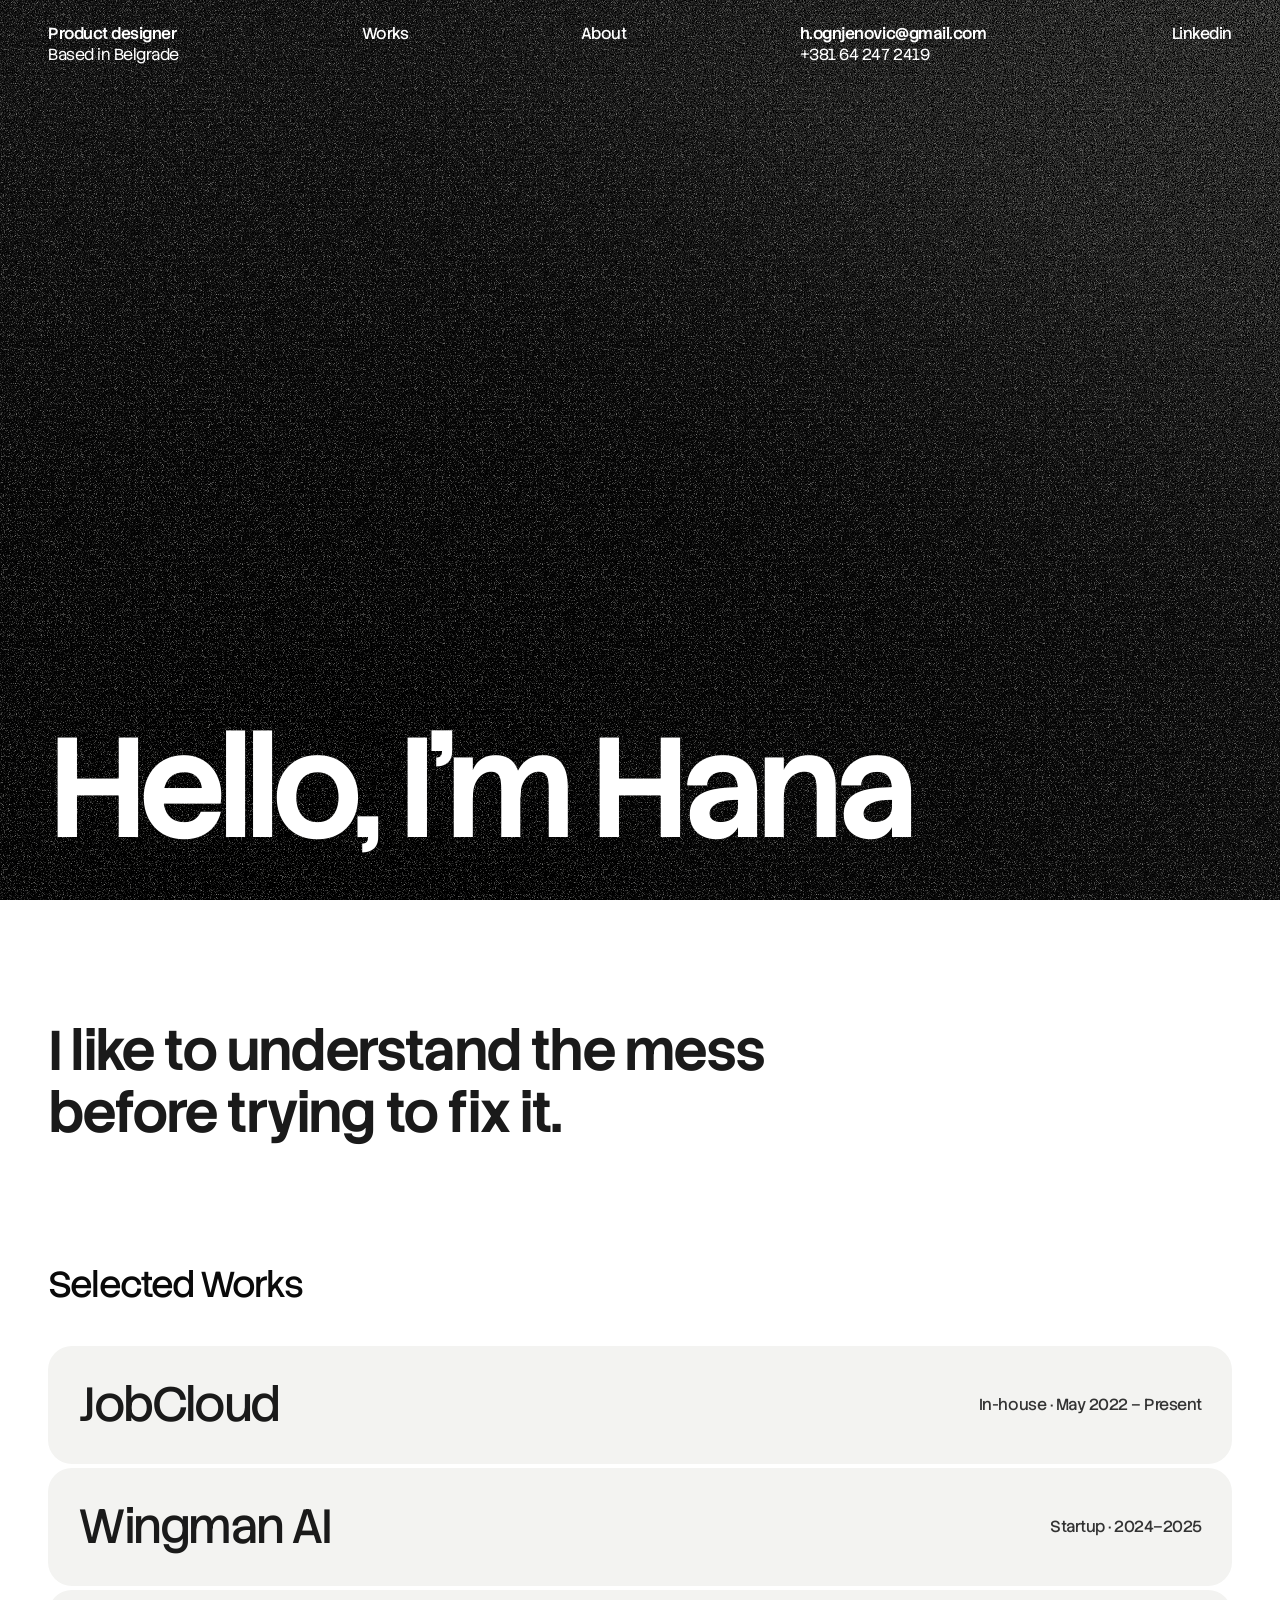
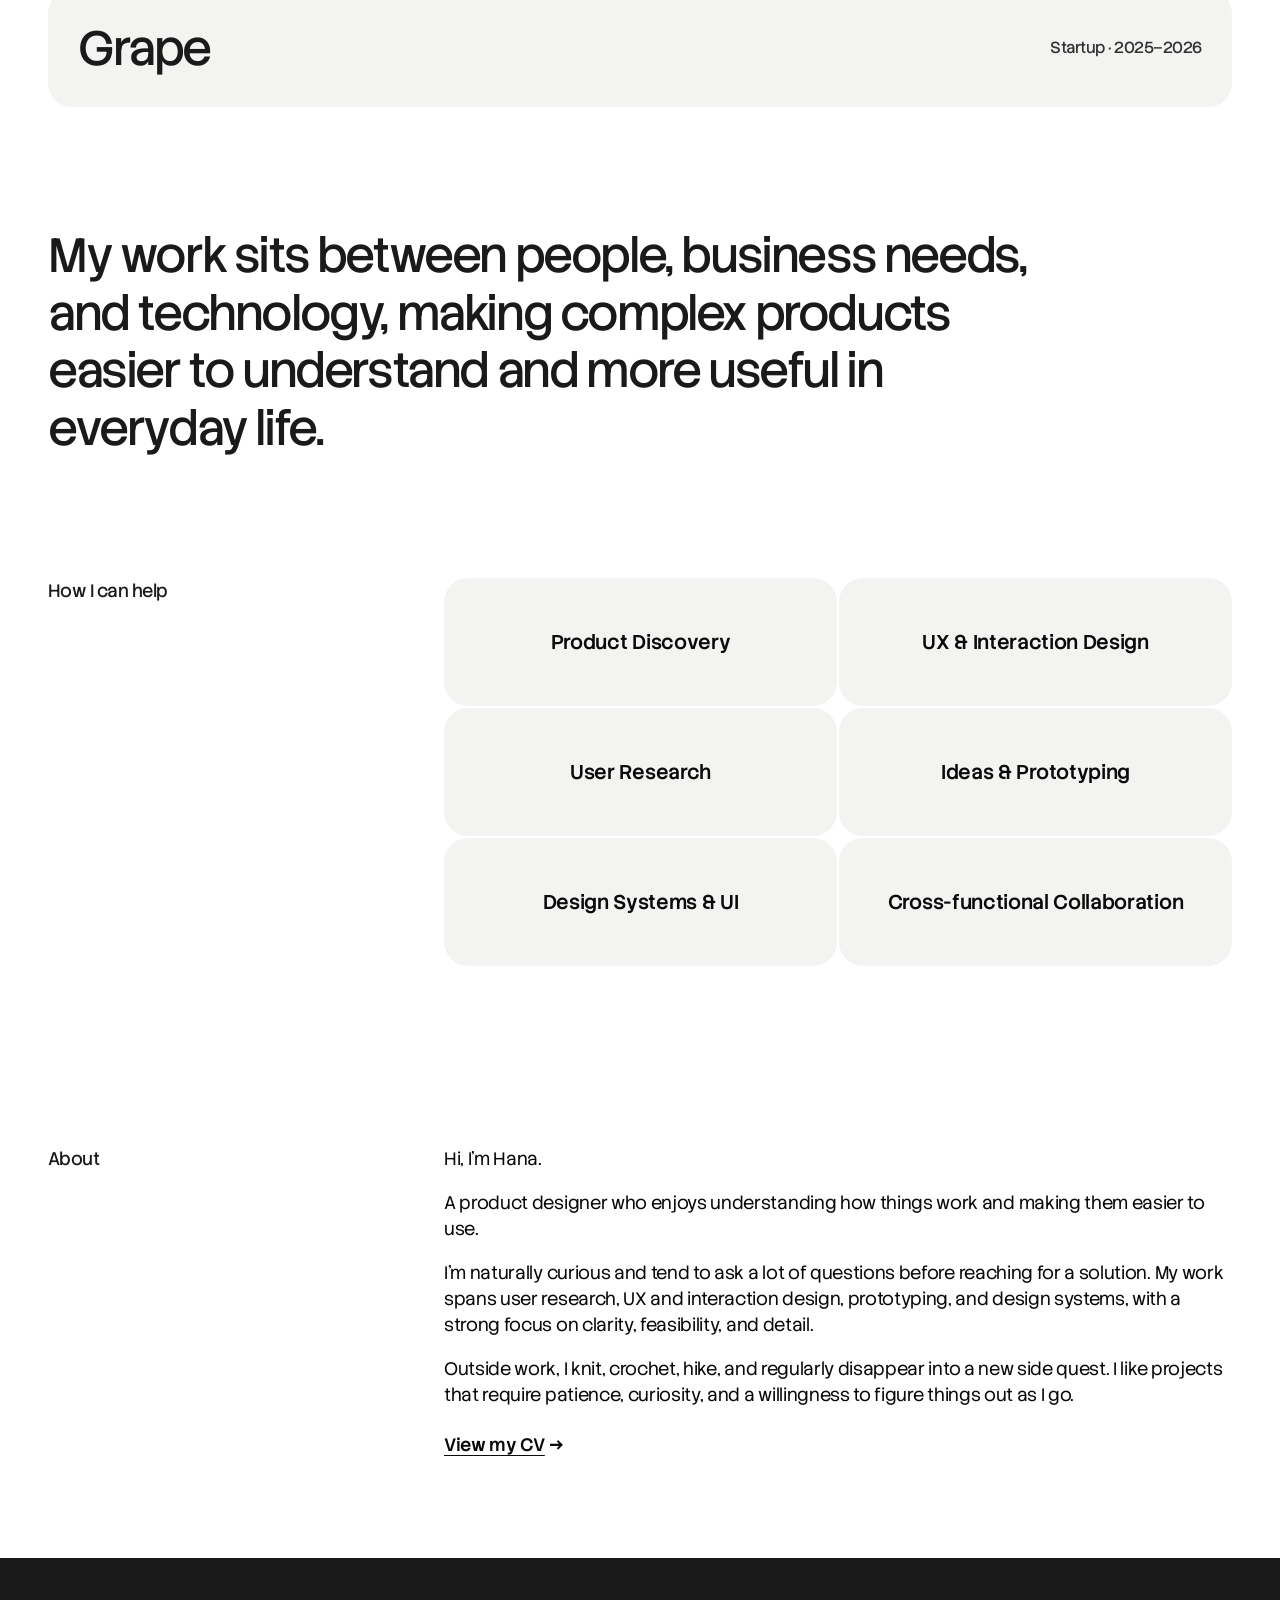
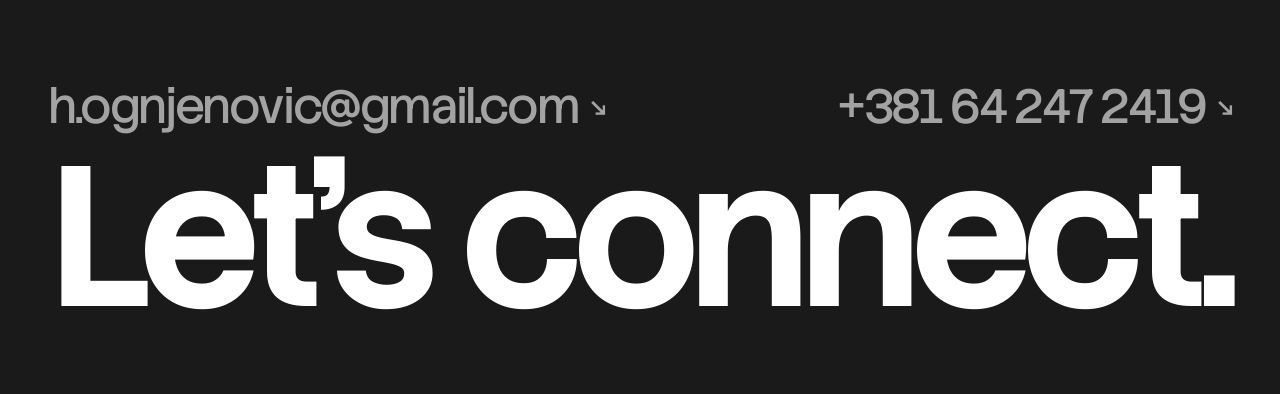
==== commit 05d15c7a: "Link the CV from the About section Co-Authored-By: Claude Opus 5.5 <noreply@anthropic.com>" ====
--- a/index.html
+++ b/index.html
@@ -8,7 +8,10 @@
   <link rel="preconnect" href="https://fonts.googleapis.com">
   <link rel="preconnect" href="https://fonts.gstatic.com" crossorigin>
   <link href="https://fonts.googleapis.com/css2?family=Stack+Sans+Text:wght@300;400;500;600;700&display=swap" rel="stylesheet">
-  <link rel="stylesheet" href="css/styles.css?v=20261018s">
+  <link rel="stylesheet" href="css/styles.css?v=20261018t">
+  <link rel="icon" type="image/png" sizes="32x32" href="assets/icons/favicon-32.png">
+  <link rel="icon" type="image/png" sizes="64x64" href="assets/icons/favicon-64.png">
+  <link rel="apple-touch-icon" href="assets/icons/apple-touch-icon.png">
 </head>
 <body class="theme-neutral">
 
@@ -89,6 +92,7 @@
         <p>A product designer who enjoys understanding how things work and making them easier to use.</p>
         <p>I’m naturally curious and tend to ask a lot of questions before reaching for a solution. My work spans user research, UX and interaction design, prototyping, and design systems, with a strong focus on clarity, feasibility, and detail.</p>
         <p>Outside work, I knit, crochet, hike, and regularly disappear into a new side quest. I like projects that require patience, curiosity, and a willingness to figure things out as I go.</p>
+        <p class="about__cv"><a href="assets/docs/hana-ognjenovic-cv.pdf?v=2" target="_blank" rel="noopener"><span class="about__cv-text">View my CV</span> <span class="arrow" aria-hidden="true">→</span></a></p>
       </div>
     </section>
 
@@ -103,6 +107,6 @@
     <p class="footer__name"><span data-fit>Let’s connect.</span></p>
   </footer>
 
-  <script src="js/main.js?v=20261018s"></script>
+  <script src="js/main.js?v=20261018t"></script>
 </body>
 </html>
--- a/css/styles.css
+++ b/css/styles.css
@@ -454,6 +454,13 @@
 
 .about__text p { font-size: var(--text-reading); line-height: 1.45; }
 .about__text p + p { margin-top: 1em; }
+/* CV link at the end of About: underlined, with the site arrow; opens the PDF in a new tab */
+.about__text .about__cv { margin-top: var(--space-24); }
+.about__cv a { color: var(--color-ink); font-weight: var(--weight-medium); transition: opacity 0.2s ease; }
+.about__cv-text { text-decoration: underline; text-underline-offset: 0.2em; }
+.about__cv a:hover, .about__cv a:focus-visible { opacity: 0.65; }
+.about__cv .arrow { display: inline-block; font-size: 1em; vertical-align: baseline; transition: transform 0.3s ease; }
+.about__cv a:hover .arrow, .about__cv a:focus-visible .arrow { transform: translateX(4px); }
 
 .portrait { padding: var(--section-gap) var(--gutter) 0; }
 
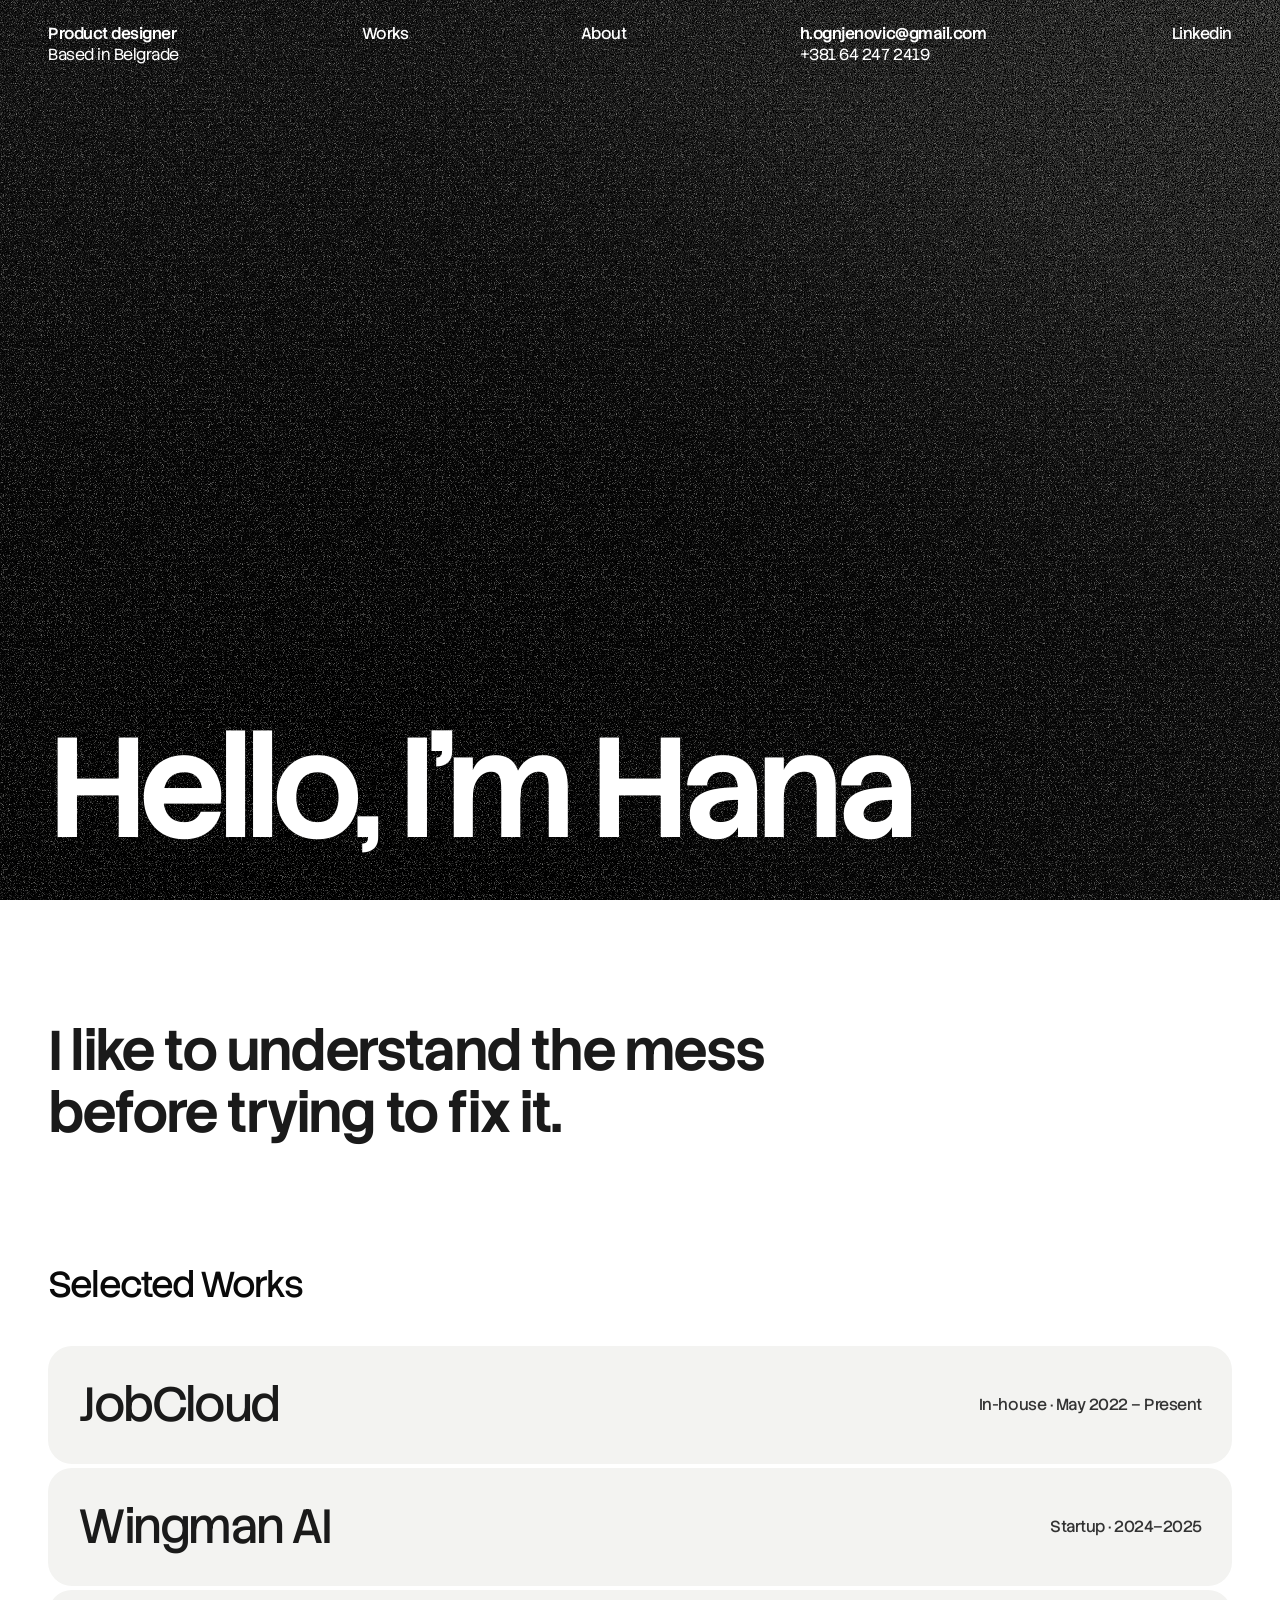
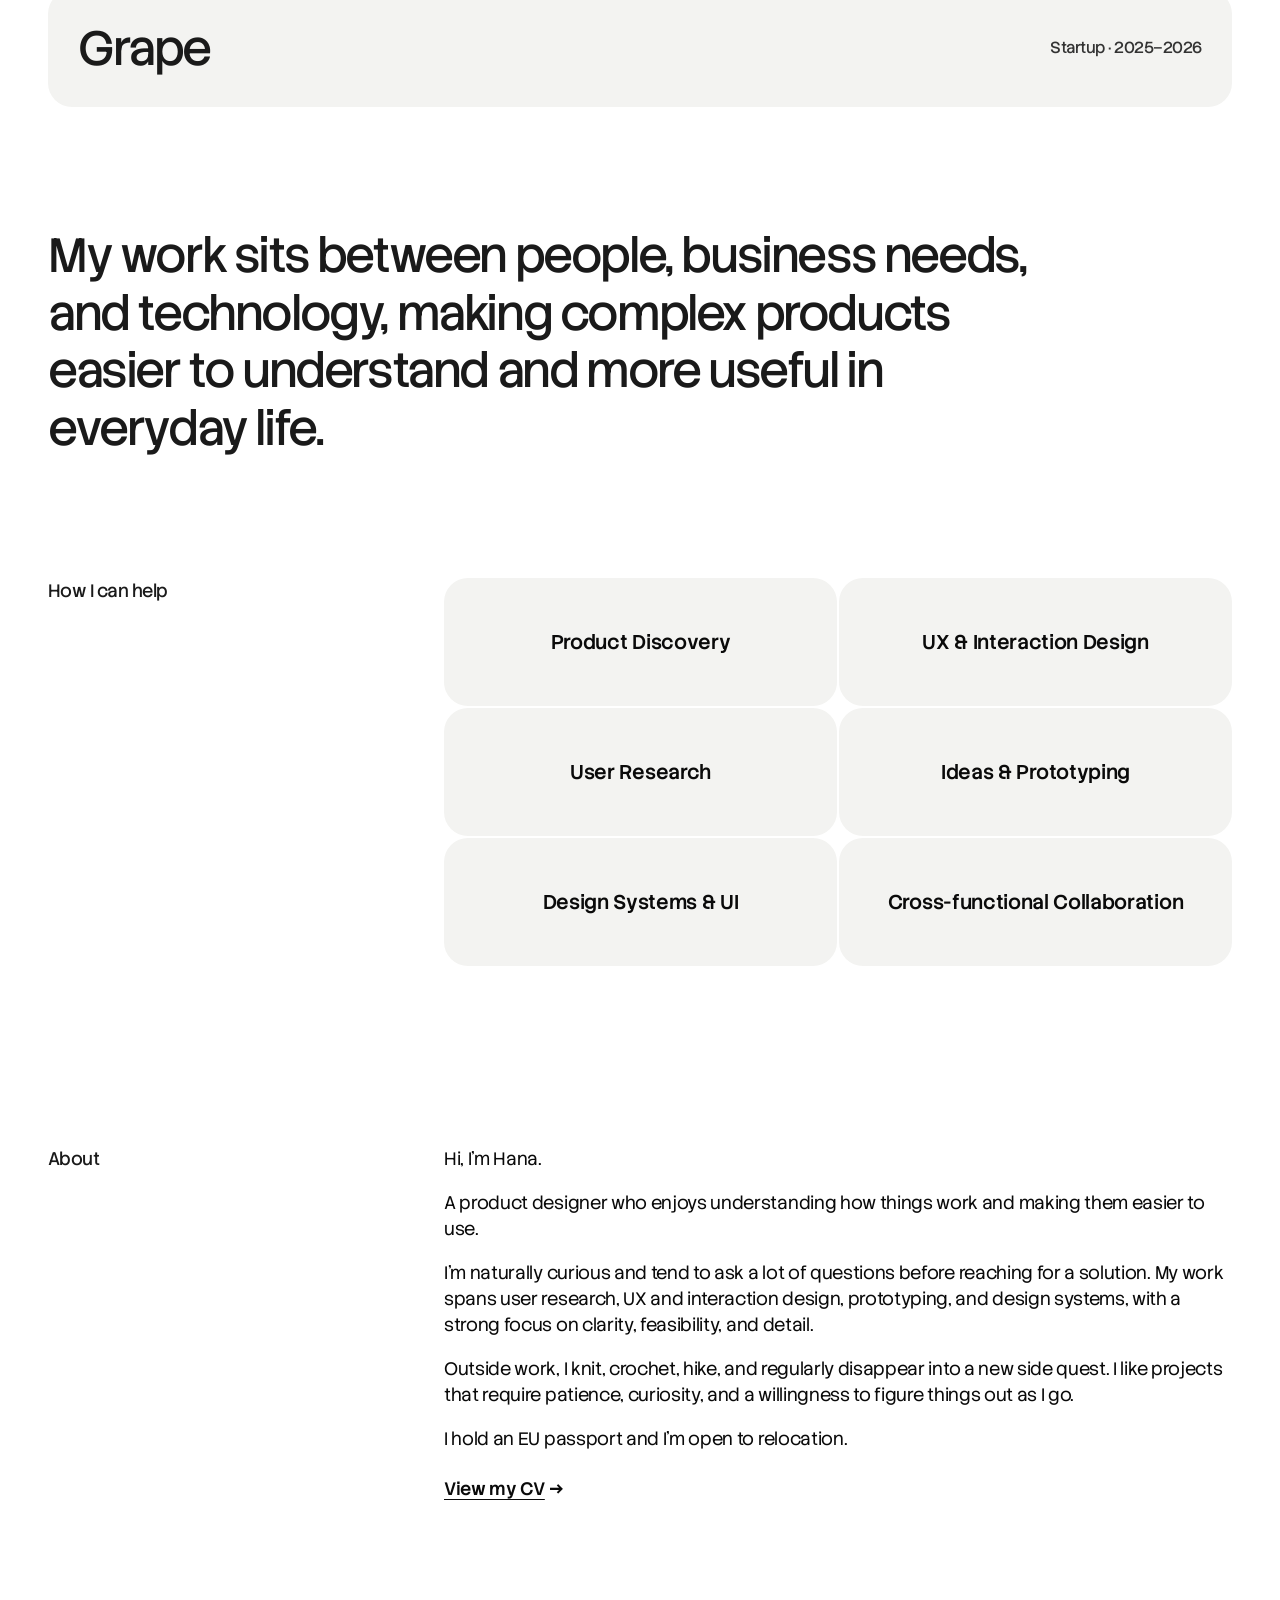
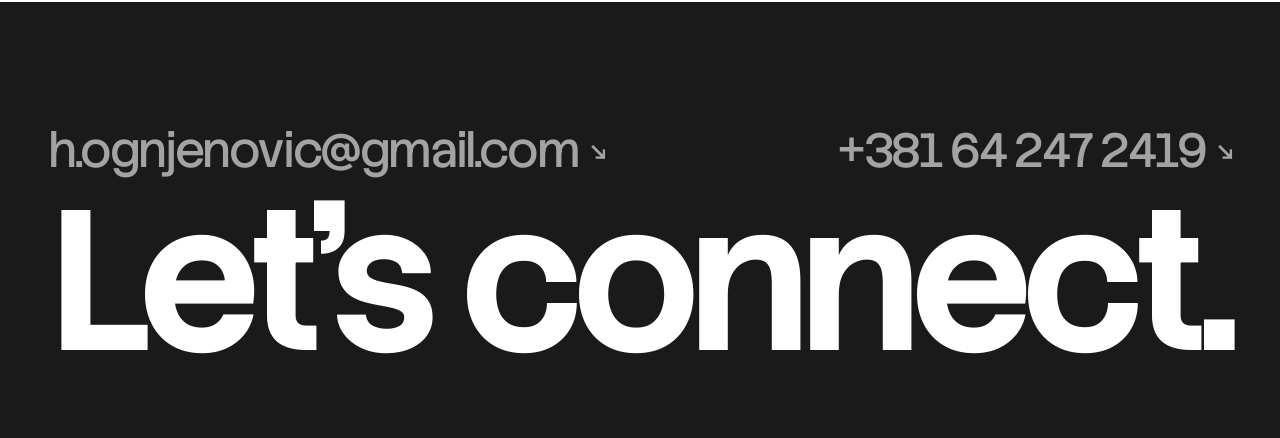
==== commit 17f802bb: "JobCloud: desktop and mobile features, updated UI, live thinking indicator - New "Designing for desk" ====
--- a/index.html
+++ b/index.html
@@ -8,7 +8,7 @@
   <link rel="preconnect" href="https://fonts.googleapis.com">
   <link rel="preconnect" href="https://fonts.gstatic.com" crossorigin>
   <link href="https://fonts.googleapis.com/css2?family=Stack+Sans+Text:wght@300;400;500;600;700&display=swap" rel="stylesheet">
-  <link rel="stylesheet" href="css/styles.css?v=20261018t">
+  <link rel="stylesheet" href="css/styles.css?v=20261121k">
   <link rel="icon" type="image/png" sizes="32x32" href="assets/icons/favicon-32.png">
   <link rel="icon" type="image/png" sizes="64x64" href="assets/icons/favicon-64.png">
   <link rel="apple-touch-icon" href="assets/icons/apple-touch-icon.png">
@@ -92,6 +92,7 @@
         <p>A product designer who enjoys understanding how things work and making them easier to use.</p>
         <p>I’m naturally curious and tend to ask a lot of questions before reaching for a solution. My work spans user research, UX and interaction design, prototyping, and design systems, with a strong focus on clarity, feasibility, and detail.</p>
         <p>Outside work, I knit, crochet, hike, and regularly disappear into a new side quest. I like projects that require patience, curiosity, and a willingness to figure things out as I go.</p>
+        <p>I hold an EU passport and I’m open to relocation.</p>
         <p class="about__cv"><a href="assets/docs/hana-ognjenovic-cv.pdf?v=2" target="_blank" rel="noopener"><span class="about__cv-text">View my CV</span> <span class="arrow" aria-hidden="true">→</span></a></p>
       </div>
     </section>
@@ -107,6 +108,6 @@
     <p class="footer__name"><span data-fit>Let’s connect.</span></p>
   </footer>
 
-  <script src="js/main.js?v=20261018t"></script>
+  <script src="js/main.js?v=20261121k"></script>
 </body>
 </html>
--- a/css/styles.css
+++ b/css/styles.css
@@ -548,6 +548,9 @@
 .case__main { padding: 0 var(--gutter); }
 .case__main > :not(.case__top) { max-width: var(--content-max); margin-inline: auto; }
 
+/* Case studies sit on a slightly off-white page so white screenshots stand out */
+body.case { background: #fafaf8; }
+
 /* Blue band behind the top bar and the whole title card; the page below is white for reading */
 .case__top {
   margin: 0 calc(-1 * var(--gutter)) var(--space-48);
@@ -642,6 +645,7 @@
 
 /* Next project: a homepage work row with a small label above the name */
 .case__next { padding: var(--section-gap) 0 var(--space-64); }
+.case__next .work-row { padding-right: calc(var(--space-30) + var(--space-24)); }
 .work-row__text { display: flex; flex-direction: column; gap: var(--space-4); }
 .work-row__label { color: var(--color-ink-soft); line-height: var(--leading-label); letter-spacing: var(--tracking-label); transition: color 0.2s ease; }
 .work-row:hover .work-row__label, .work-row:focus-visible .work-row__label { color: var(--color-on-primary); }
@@ -861,7 +865,8 @@
 }
 .zoom[open] { display: flex; align-items: center; justify-content: center; }
 .zoom::backdrop { background: rgba(10, 10, 10, 0.92); }
-.zoom__img { max-width: 100%; max-height: 100%; width: auto; height: auto; border-radius: var(--radius-sm); }
+.zoom__frame { position: relative; line-height: 0; animation: zoom-in 0.25s cubic-bezier(0.22, 1, 0.36, 1); }
+.zoom__img { max-width: calc(100vw - 2 * var(--gutter)); max-height: calc(100dvh - 2 * var(--gutter)); width: auto; height: auto; border-radius: var(--radius-sm); }
 .zoom__close {
   position: fixed; top: var(--space-16); right: var(--space-16);
   width: 48px; height: 48px; border-radius: 50%;
@@ -869,16 +874,61 @@
 }
 .zoom__close:hover { background: rgba(255, 255, 255, 0.22); }
 .is-zoomed { overflow: hidden; }
-@media (prefers-reduced-motion: no-preference) {
-  .zoom[open] .zoom__img { animation: zoom-in 0.25s cubic-bezier(0.22, 1, 0.36, 1); }
-  .zoom[open]::backdrop { animation: fade-in 0.25s ease; }
-}
+.zoom[open]::backdrop { animation: fade-in 0.25s ease; }
 @keyframes zoom-in { from { opacity: 0; transform: scale(0.96); } to { opacity: 1; transform: none; } }
 @keyframes fade-in { from { opacity: 0; } to { opacity: 1; } }
 
 /* Device mock-up on white: no frame, centred, capped so the phones don't fill the screen */
 .screen--device { align-items: center; }
-.screen--device img { width: 100%; max-width: 760px; border: 0; }
+.screen--device img { width: 100%; max-width: 760px; border: 0; mix-blend-mode: multiply; } /* white backdrop melts into the off-white page */
+
+/* Desktop beside mobile in one card: each item grows in proportion to its image's width:height,
+   so both screens end up exactly the same height (set per item with an inline flex value) */
+.duo { flex-direction: row; align-items: flex-start; gap: var(--space-24); }
+.duo__item { display: flex; flex-direction: column; gap: var(--space-16); min-width: 0; margin: 0; flex-basis: 0; }
+.duo__item img.shot-img { flex: none; width: 100%; height: auto; padding: 0; border: 1px solid var(--color-line); border-radius: var(--radius-sm); background: var(--color-bg); }
+.duo__item img.shot-img[height="1688"] { border-radius: 24px; }
+/* Tablet: labels can wrap in the narrow phone column; reserve two lines so both screens start level */
+@media (min-width: 810px) and (max-width: 1199px) { .duo__item > figcaption { min-height: 3em; } }
+.panel.duo--attached, .panels + .panels--attached-one { margin-top: calc(var(--space-16) - var(--space-48)); }
+/* A single screenshot card spanning the content width */
+.screen img.shot-img--full { flex: none; height: auto; padding: 0; border: 1px solid var(--color-line); }
+
+/* Full phone screen inside a card: rounded like a phone, capped so it stays a phone size */
+.screen img.shot-img.phone { flex: none; width: 100%; max-width: 300px; margin-inline: auto; padding: 0; border-radius: 28px; }
+
+/* Zoomed-in detail of a phone screen: capped so it shows near real size, not blown up */
+.screen img.shot-img.detail { flex: none; width: 100%; max-width: 420px; margin-inline: auto; }
+
+/* Thinking indicator (JobCloud): illustration and status line rotate every 3s; the line pulses */
+.thinking {
+  position: relative; flex: 1; display: grid; place-items: center; min-height: 180px; overflow: hidden;
+  border: 1px solid var(--color-line); border-radius: var(--radius-sm); background: var(--color-bg);
+}
+.thinking__item {
+  grid-area: 1 / 1; display: flex; align-items: center; gap: var(--space-12);
+  padding: var(--space-16); color: var(--color-ink-soft); font-size: 16px; opacity: 0;
+}
+.thinking__item img { width: 56px; height: auto; flex: none; border: 0; border-radius: 0; }
+.thinking__item:first-child { opacity: 1; }
+.thinking__item { animation: thinking-cycle 9s infinite; }
+.thinking__item:first-child { opacity: 0; }
+.thinking__item:nth-child(2) { animation-delay: 3s; }
+.thinking__item:nth-child(3) { animation-delay: 6s; }
+.thinking__item span { animation: thinking-pulse 1.5s ease-in-out infinite; }
+/* Live thinking indicator laid over a screenshot; --u is one screen point in container units, so it scales with the image */
+.live { position: relative; container-type: inline-size; }
+.live > img { display: block; }
+.thinking-live { position: absolute; display: grid; height: calc(57 * var(--u)); pointer-events: none; }
+.thinking-live .thinking__item { grid-area: 1 / 1; gap: calc(21.5 * var(--u)); padding: 0; font-size: calc(12 * var(--u)); color: #5d5d65; white-space: nowrap; }
+.thinking-live .thinking__item img { width: calc(50 * var(--u)); height: auto; border: 0; border-radius: 0; }
+
+@keyframes thinking-cycle {
+  0% { opacity: 0; transform: translateY(16px); }
+  6%, 30% { opacity: 1; transform: none; }
+  36%, 100% { opacity: 0; transform: translateY(-16px); }
+}
+@keyframes thinking-pulse { 0%, 100% { opacity: 1; } 50% { opacity: 0.45; } }
 
 /* Coloured dot before a distance band label (Wingman AI distance sensor) */
 .zone { display: inline-block; width: 0.75em; height: 0.75em; margin-right: 0.5em; border-radius: 50%; vertical-align: -0.05em; }
@@ -909,6 +959,10 @@
   .case__section--sub { padding-top: var(--space-48); }
   .case__text h3 { font-size: 20px; }
   .panels, .panels--4, .panels--5, .panels--3.panels--lead { grid-template-columns: 1fr; }
+  .duo { flex-direction: column; align-items: stretch; }
+  .duo__item[style] { flex: none !important; }
+  .duo__item:has(img[height="1688"]) { max-width: 300px; align-self: center; width: 100%; }
+  .case__next .work-row { padding-right: calc(var(--space-16) + var(--space-24)); }
   .panels--lead img.shot-img { max-width: 420px; }
   .panel { padding: var(--space-20) var(--space-16); }
   .shot--tall { aspect-ratio: 4 / 3; }
